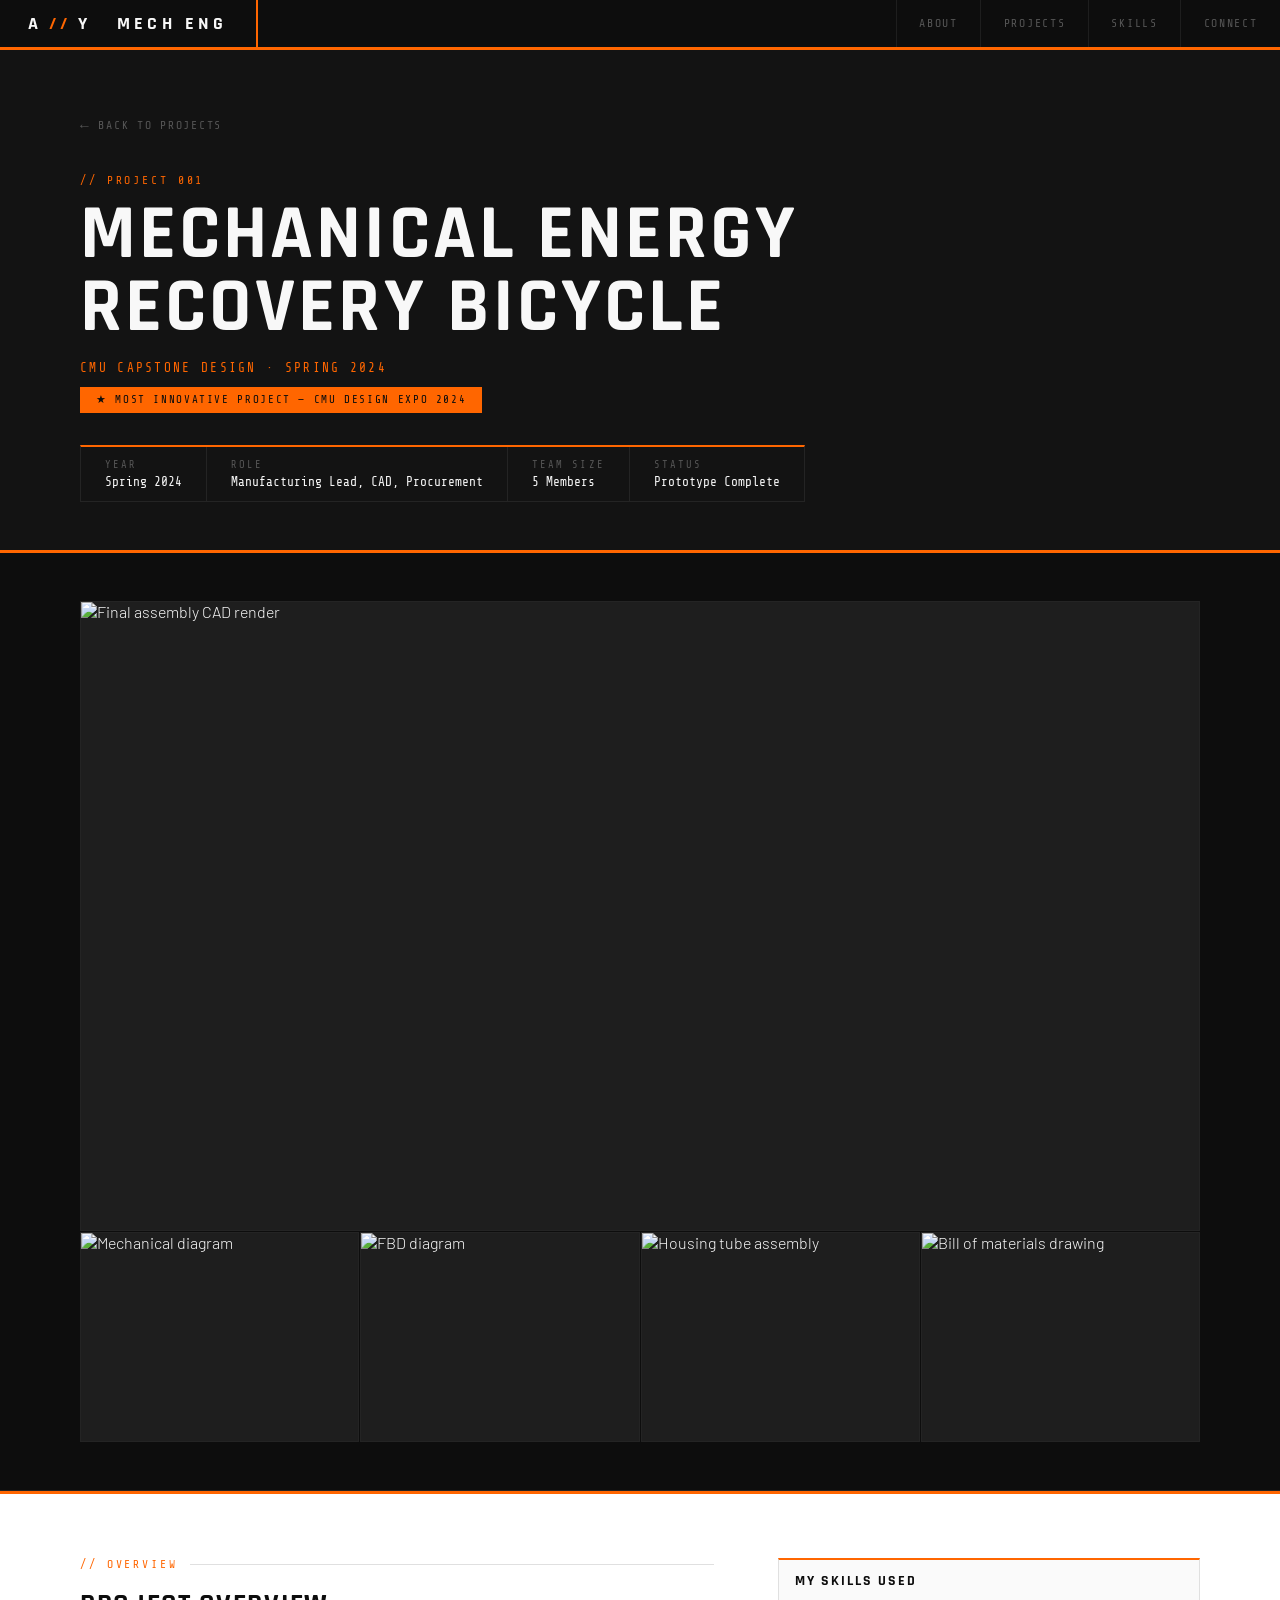
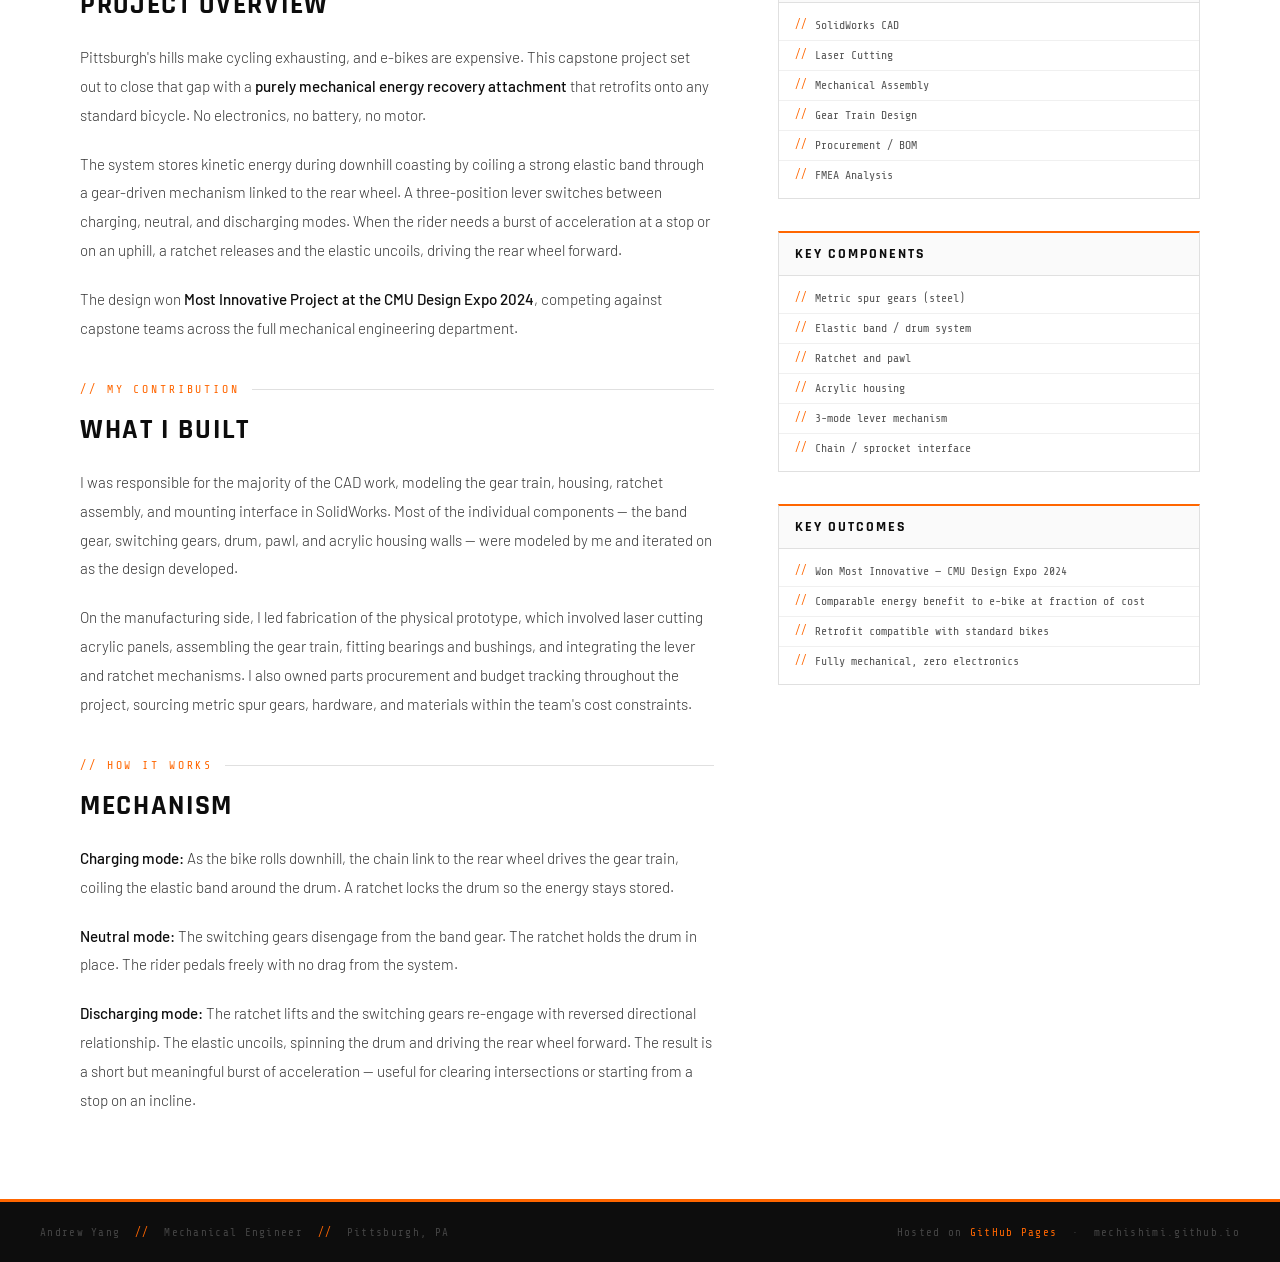
==== project-1.html @ 6f5d190c "Add files via upload" ====
<!DOCTYPE html>
<html lang="en">
<head>
  <meta charset="UTF-8" />
  <meta name="viewport" content="width=device-width, initial-scale=1.0" />
  <title>Energy Recovery Bicycle — Andrew Yang</title>
  <link href="https://fonts.googleapis.com/css2?family=Rajdhani:wght@400;500;600;700&family=Share+Tech+Mono&family=Barlow:wght@300;400;500&display=swap" rel="stylesheet" />
  <style>
    :root {
      --black:   #0d0d0d;
      --dark:    #131313;
      --white:   #f8f8f8;
      --white2:  #ffffff;
      --orange:  #ff6600;
      --orange2: #e05500;
      --border:  #e0e0e0;
      --darkborder: #242424;
      --stencil: 'Rajdhani', sans-serif;
      --mono:    'Share Tech Mono', monospace;
      --body:    'Barlow', sans-serif;
    }

    *, *::before, *::after { box-sizing: border-box; margin: 0; padding: 0; }
    html { scroll-behavior: smooth; }

    body {
      background: var(--dark);
      color: var(--white);
      font-family: var(--body);
      font-weight: 300;
      overflow-x: hidden;
    }

    /* NAV */
    nav {
      position: fixed;
      inset: 0 0 auto 0;
      z-index: 200;
      height: 50px;
      display: flex;
      align-items: stretch;
      background: var(--black);
      border-bottom: 3px solid var(--orange);
    }

    .nav-logo {
      display: flex;
      align-items: center;
      padding: 0 1.75rem;
      font-family: var(--stencil);
      font-size: 1.1rem;
      font-weight: 700;
      letter-spacing: 0.25em;
      text-transform: uppercase;
      color: var(--white);
      border-right: 2px solid var(--orange);
      white-space: nowrap;
      text-decoration: none;
      gap: 0.4rem;
    }

    .nav-logo .slash { color: var(--orange); }

    .nav-links { display: flex; list-style: none; margin-left: auto; }
    .nav-links li { border-left: 1px solid #1e1e1e; }

    .nav-links a {
      display: flex;
      align-items: center;
      height: 100%;
      padding: 0 1.4rem;
      font-family: var(--mono);
      font-size: 0.72rem;
      color: #555;
      text-decoration: none;
      letter-spacing: 0.15em;
      text-transform: uppercase;
      transition: color 0.15s, background 0.15s;
    }

    .nav-links a:hover { color: var(--orange); background: rgba(255,102,0,.07); }

    /* PROJECT HERO */
    .proj-hero {
      padding-top: 50px;
      background: var(--dark);
      border-bottom: 3px solid var(--orange);
    }

    .proj-hero-inner {
      max-width: 1200px;
      margin: 0 auto;
      padding: 4rem 2.5rem 3rem;
    }

    .back-link {
      display: inline-flex;
      align-items: center;
      gap: 0.5rem;
      font-family: var(--mono);
      font-size: 0.72rem;
      color: #555;
      text-decoration: none;
      letter-spacing: 0.15em;
      text-transform: uppercase;
      margin-bottom: 2.5rem;
      transition: color 0.15s;
    }

    .back-link:hover { color: var(--orange); }
    .back-link::before { content: '←'; font-size: 0.9rem; }

    .proj-num {
      font-family: var(--mono);
      font-size: 0.72rem;
      color: var(--orange);
      letter-spacing: 0.25em;
      text-transform: uppercase;
      margin-bottom: 0.75rem;
    }

    .proj-title {
      font-family: var(--stencil);
      font-weight: 700;
      font-size: clamp(2.5rem, 6vw, 5rem);
      text-transform: uppercase;
      letter-spacing: 0.04em;
      line-height: 0.95;
      color: var(--white);
      margin-bottom: 1rem;
    }

    .proj-sub {
      font-family: var(--mono);
      font-size: 0.8rem;
      color: var(--orange);
      letter-spacing: 0.18em;
      text-transform: uppercase;
      margin-bottom: 0.75rem;
    }

    .award-badge {
      display: inline-flex;
      align-items: center;
      gap: 0.5rem;
      font-family: var(--mono);
      font-size: 0.68rem;
      color: var(--black);
      background: var(--orange);
      padding: 0.4rem 1rem;
      letter-spacing: 0.15em;
      text-transform: uppercase;
      margin-bottom: 2rem;
    }

    .proj-meta {
      display: flex;
      gap: 0;
      flex-wrap: wrap;
      border: 1px solid var(--darkborder);
      border-top: 2px solid var(--orange);
      width: fit-content;
    }

    .meta-item {
      padding: 0.75rem 1.5rem;
      border-right: 1px solid var(--darkborder);
    }

    .meta-item:last-child { border-right: none; }

    .meta-key {
      font-family: var(--mono);
      font-size: 0.65rem;
      color: #555;
      letter-spacing: 0.2em;
      text-transform: uppercase;
      margin-bottom: 0.3rem;
    }

    .meta-val {
      font-family: var(--mono);
      font-size: 0.8rem;
      color: var(--white);
    }

    /* IMAGE GALLERY */
    .gallery-section {
      background: var(--black);
      border-bottom: 1px solid var(--darkborder);
    }

    .gallery-inner {
      max-width: 1200px;
      margin: 0 auto;
      padding: 3rem 2.5rem;
    }

    .gallery-main {
      width: 100%;
      aspect-ratio: 16/9;
      background: #1a1a1a;
      border: 1px solid var(--darkborder);
      display: flex;
      align-items: center;
      justify-content: center;
      margin-bottom: 1px;
      overflow: hidden;
    }

    .gallery-main img {
      width: 100%;
      height: 100%;
      object-fit: contain;
      background: #1e1e1e;
    }

    .gallery-thumbs {
      display: grid;
      grid-template-columns: repeat(4, 1fr);
      gap: 1px;
    }

    .thumb {
      aspect-ratio: 4/3;
      background: #1a1a1a;
      border: 1px solid var(--darkborder);
      display: flex;
      align-items: center;
      justify-content: center;
      overflow: hidden;
      cursor: pointer;
      transition: border-color 0.2s;
    }

    .thumb:hover { border-color: var(--orange); }

    .thumb img {
      width: 100%;
      height: 100%;
      object-fit: contain;
      background: #1e1e1e;
      transition: opacity 0.2s;
    }

    .thumb:hover img { opacity: 0.8; }

    .thumb-placeholder {
      font-family: var(--mono);
      font-size: 0.65rem;
      color: #2a2a2a;
      letter-spacing: 0.15em;
      text-transform: uppercase;
    }

    /* CONTENT */
    .content-section {
      background: var(--white2);
      border-top: 3px solid var(--orange);
    }

    .content-inner {
      max-width: 1200px;
      margin: 0 auto;
      padding: 4rem 2.5rem;
      display: grid;
      grid-template-columns: 1.5fr 1fr;
      gap: 4rem;
      align-items: start;
    }

    .sec-label {
      font-family: var(--mono);
      font-size: 0.72rem;
      color: var(--orange);
      letter-spacing: 0.25em;
      text-transform: uppercase;
      margin-bottom: 1rem;
      display: flex;
      align-items: center;
      gap: 0.75rem;
    }

    .sec-label::after {
      content: '';
      flex: 1;
      height: 1px;
      background: var(--border);
    }

    .content-title {
      font-family: var(--stencil);
      font-weight: 700;
      font-size: 1.75rem;
      text-transform: uppercase;
      letter-spacing: 0.06em;
      color: var(--black);
      margin-bottom: 1.25rem;
    }

    .content-body p {
      font-size: 0.95rem;
      color: #333;
      line-height: 1.9;
      margin-bottom: 1.25rem;
    }

    .content-body strong { color: var(--black); font-weight: 500; }

    .sidebar { display: flex; flex-direction: column; gap: 2rem; }

    .sidebar-block {
      border: 1px solid var(--border);
      border-top: 2px solid var(--orange);
    }

    .sidebar-title {
      font-family: var(--stencil);
      font-weight: 700;
      font-size: 0.85rem;
      text-transform: uppercase;
      letter-spacing: 0.15em;
      color: var(--black);
      padding: 0.75rem 1rem;
      border-bottom: 1px solid var(--border);
      background: #fafafa;
    }

    .sidebar-list { list-style: none; padding: 0.5rem 0; }

    .sidebar-list li {
      font-family: var(--mono);
      font-size: 0.72rem;
      color: #555;
      padding: 0.5rem 1rem;
      border-bottom: 1px solid #f0f0f0;
      display: flex;
      align-items: center;
      gap: 0.5rem;
    }

    .sidebar-list li:last-child { border-bottom: none; }
    .sidebar-list li::before { content: '//'; color: var(--orange); font-size: 0.65rem; }

    /* FOOTER */
    footer {
      background: var(--black);
      border-top: 3px solid var(--orange);
      padding: 1.5rem 2.5rem;
      display: flex;
      justify-content: space-between;
      align-items: center;
    }

    footer p { font-family: var(--mono); font-size: 0.68rem; color: #444; letter-spacing: 0.12em; }
    footer span { color: var(--orange); }

    @media (max-width: 900px) {
      .content-inner { grid-template-columns: 1fr; gap: 2.5rem; }
      .gallery-thumbs { grid-template-columns: repeat(2, 1fr); }
      .proj-meta { flex-direction: column; width: 100%; }
      .meta-item { border-right: none; border-bottom: 1px solid var(--darkborder); }
      .meta-item:last-child { border-bottom: none; }
      .nav-links { display: none; }
      footer { flex-direction: column; gap: 0.75rem; text-align: center; }
    }
  </style>

  <script>
    document.addEventListener('DOMContentLoaded', () => {
      const mainImg = document.getElementById('main-img');
      const thumbs = document.querySelectorAll('.thumb img');
      thumbs.forEach(thumb => {
        thumb.addEventListener('click', () => {
          const temp = mainImg.src;
          mainImg.src = thumb.src;
          thumb.src = temp;
        });
      });
    });
  </script>
</head>
<body>

<!-- NAV -->
<nav>
  <a href="index.html" class="nav-logo">A<span class="slash">//</span>Y &nbsp; MECH ENG</a>
  <ul class="nav-links">
    <li><a href="index.html#about">About</a></li>
    <li><a href="index.html#projects">Projects</a></li>
    <li><a href="index.html#skills">Skills</a></li>
    <li><a href="index.html#connect">Connect</a></li>
  </ul>
</nav>

<!-- PROJECT HERO -->
<div class="proj-hero">
  <div class="proj-hero-inner">
    <a href="index.html#projects" class="back-link">Back to Projects</a>
    <div class="proj-num">// Project 001</div>
    <h1 class="proj-title">Mechanical Energy<br>Recovery Bicycle</h1>
    <div class="proj-sub">CMU Capstone Design · Spring 2024</div>
    <div class="award-badge">★ Most Innovative Project — CMU Design Expo 2024</div>
    <div class="proj-meta">
      <div class="meta-item">
        <div class="meta-key">Year</div>
        <div class="meta-val">Spring 2024</div>
      </div>
      <div class="meta-item">
        <div class="meta-key">Role</div>
        <div class="meta-val">Manufacturing Lead, CAD, Procurement</div>
      </div>
      <div class="meta-item">
        <div class="meta-key">Team Size</div>
        <div class="meta-val">5 Members</div>
      </div>
      <div class="meta-item">
        <div class="meta-key">Status</div>
        <div class="meta-val">Prototype Complete</div>
      </div>
    </div>
  </div>
</div>

<!-- IMAGE GALLERY -->
<div class="gallery-section">
  <div class="gallery-inner">
    <div class="gallery-main">
      <img id="main-img" src="images/bike-main.png" alt="Final assembly CAD render" />
    </div>
    <div class="gallery-thumbs">
      <div class="thumb"><img src="images/bike-2.png" alt="Mechanical diagram" /></div>
      <div class="thumb"><img src="images/bike-3.png" alt="FBD diagram" /></div>
      <div class="thumb"><img src="images/bike-4.png" alt="Housing tube assembly" /></div>
      <div class="thumb"><img src="images/bike-5.png" alt="Bill of materials drawing" /></div>
    </div>
  </div>
</div>

<!-- CONTENT -->
<div class="content-section">
  <div class="content-inner">

    <div class="content-left">
      <div class="sec-label">// Overview</div>
      <h2 class="content-title">Project Overview</h2>
      <div class="content-body">
        <p>Pittsburgh's hills make cycling exhausting, and e-bikes are expensive. This capstone project set out to close that gap with a <strong>purely mechanical energy recovery attachment</strong> that retrofits onto any standard bicycle. No electronics, no battery, no motor.</p>
        <p>The system stores kinetic energy during downhill coasting by coiling a strong elastic band through a gear-driven mechanism linked to the rear wheel. A three-position lever switches between charging, neutral, and discharging modes. When the rider needs a burst of acceleration at a stop or on an uphill, a ratchet releases and the elastic uncoils, driving the rear wheel forward.</p>
        <p>The design won <strong>Most Innovative Project at the CMU Design Expo 2024</strong>, competing against capstone teams across the full mechanical engineering department.</p>
      </div>

      <div class="sec-label" style="margin-top: 2.5rem;">// My Contribution</div>
      <h2 class="content-title">What I Built</h2>
      <div class="content-body">
        <p>I was responsible for the majority of the CAD work, modeling the gear train, housing, ratchet assembly, and mounting interface in SolidWorks. Most of the individual components -- the band gear, switching gears, drum, pawl, and acrylic housing walls -- were modeled by me and iterated on as the design developed.</p>
        <p>On the manufacturing side, I led fabrication of the physical prototype, which involved laser cutting acrylic panels, assembling the gear train, fitting bearings and bushings, and integrating the lever and ratchet mechanisms. I also owned parts procurement and budget tracking throughout the project, sourcing metric spur gears, hardware, and materials within the team's cost constraints.</p>
      </div>

      <div class="sec-label" style="margin-top: 2.5rem;">// How It Works</div>
      <h2 class="content-title">Mechanism</h2>
      <div class="content-body">
        <p><strong>Charging mode:</strong> As the bike rolls downhill, the chain link to the rear wheel drives the gear train, coiling the elastic band around the drum. A ratchet locks the drum so the energy stays stored.</p>
        <p><strong>Neutral mode:</strong> The switching gears disengage from the band gear. The ratchet holds the drum in place. The rider pedals freely with no drag from the system.</p>
        <p><strong>Discharging mode:</strong> The ratchet lifts and the switching gears re-engage with reversed directional relationship. The elastic uncoils, spinning the drum and driving the rear wheel forward. The result is a short but meaningful burst of acceleration -- useful for clearing intersections or starting from a stop on an incline.</p>
      </div>
    </div>

    <div class="sidebar">
      <div class="sidebar-block">
        <div class="sidebar-title">My Skills Used</div>
        <ul class="sidebar-list">
          <li>SolidWorks CAD</li>
          <li>Laser Cutting</li>
          <li>Mechanical Assembly</li>
          <li>Gear Train Design</li>
          <li>Procurement / BOM</li>
          <li>FMEA Analysis</li>
        </ul>
      </div>

      <div class="sidebar-block">
        <div class="sidebar-title">Key Components</div>
        <ul class="sidebar-list">
          <li>Metric spur gears (steel)</li>
          <li>Elastic band / drum system</li>
          <li>Ratchet and pawl</li>
          <li>Acrylic housing</li>
          <li>3-mode lever mechanism</li>
          <li>Chain / sprocket interface</li>
        </ul>
      </div>

      <div class="sidebar-block">
        <div class="sidebar-title">Key Outcomes</div>
        <ul class="sidebar-list">
          <li>Won Most Innovative — CMU Design Expo 2024</li>
          <li>Comparable energy benefit to e-bike at fraction of cost</li>
          <li>Retrofit compatible with standard bikes</li>
          <li>Fully mechanical, zero electronics</li>
        </ul>
      </div>
    </div>

  </div>
</div>

<!-- FOOTER -->
<footer>
  <p>Andrew Yang &nbsp;<span>//</span>&nbsp; Mechanical Engineer &nbsp;<span>//</span>&nbsp; Pittsburgh, PA</p>
  <p>Hosted on <span>GitHub Pages</span> &nbsp;·&nbsp; mechishimi.github.io</p>
</footer>

</body>
</html>
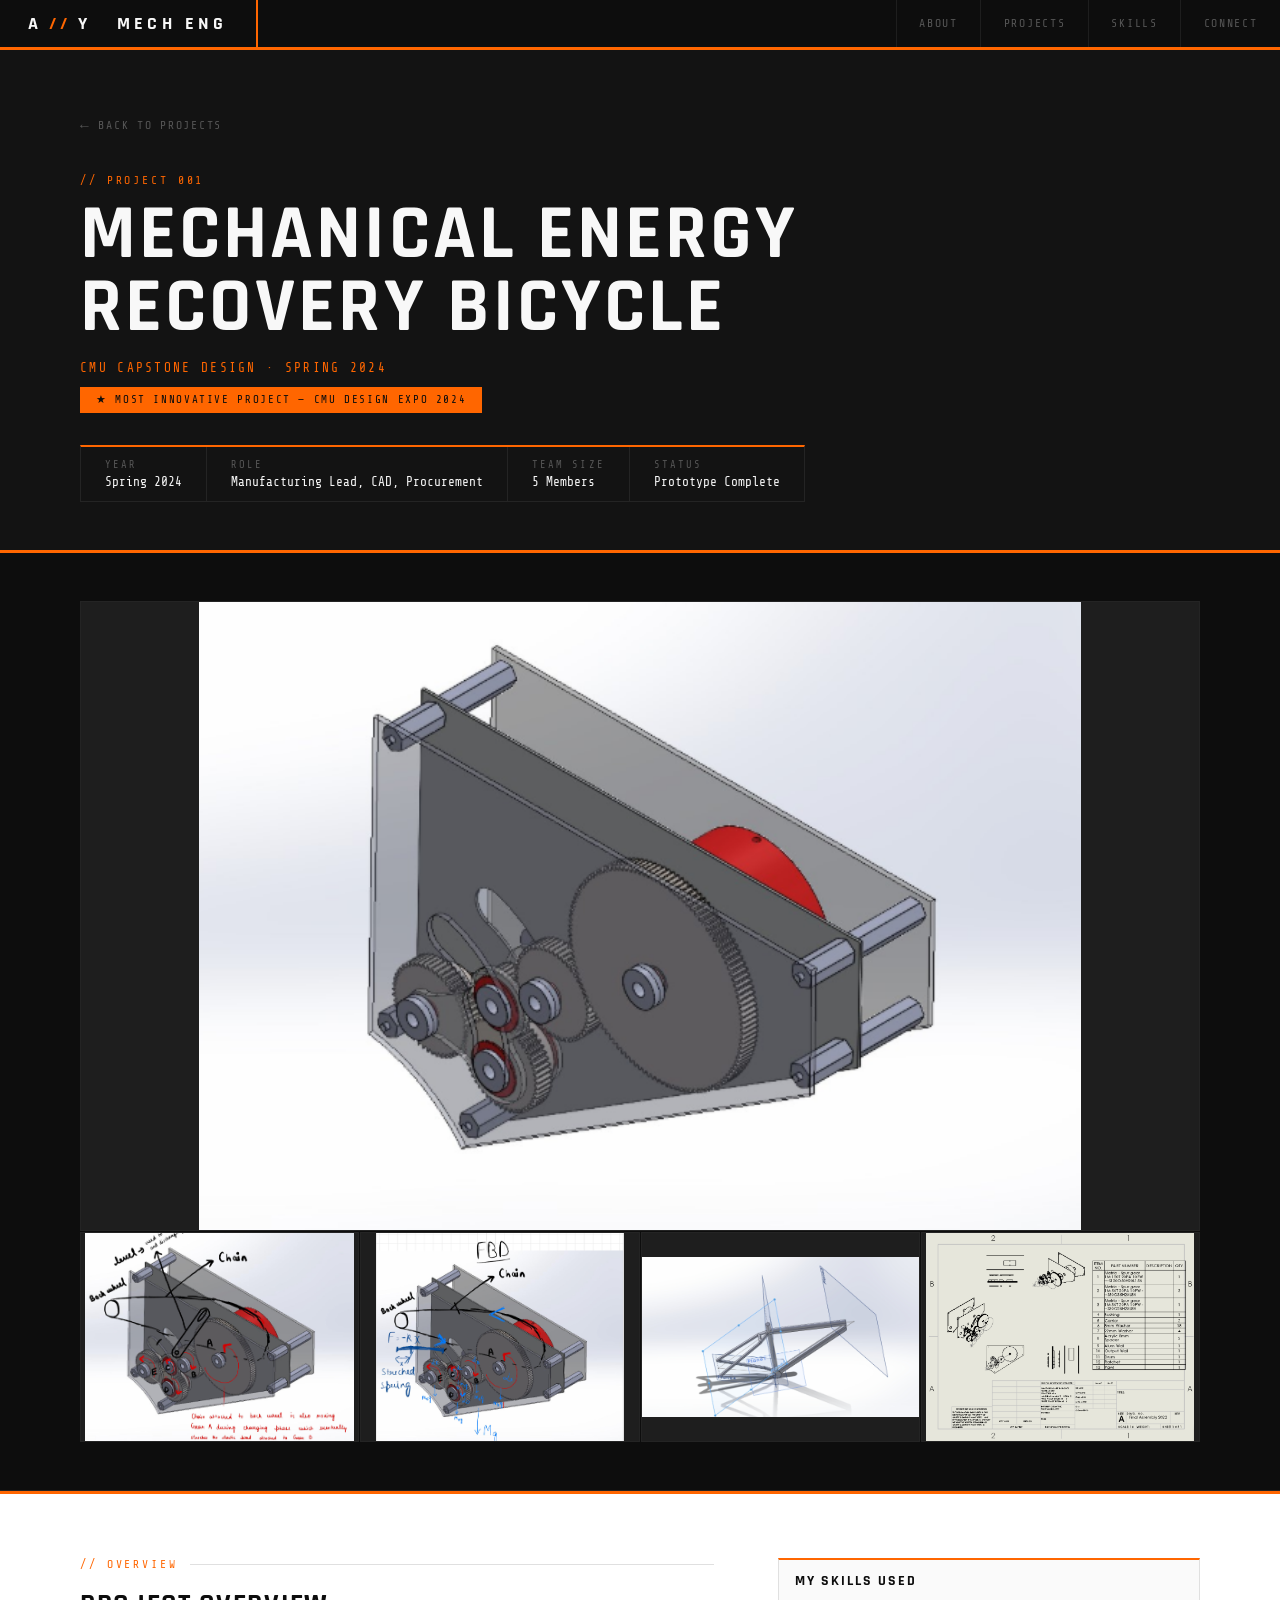
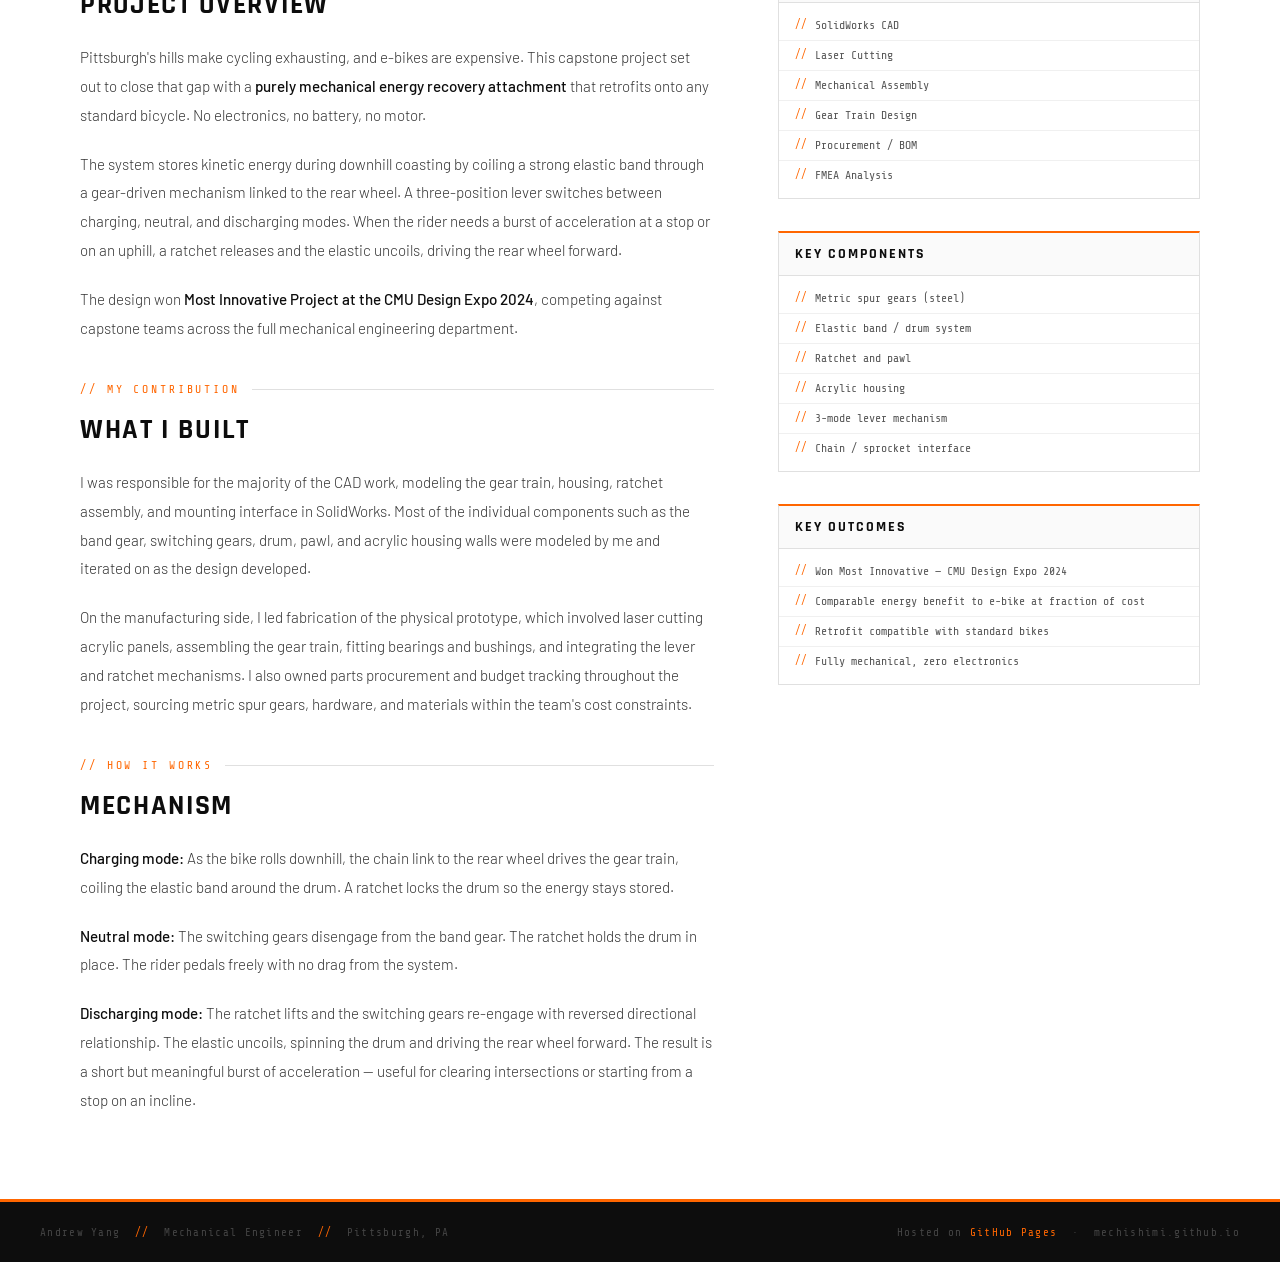
==== commit fb3cc1a2: "Update project-1.html Fixed some wording" ====
--- a/project-1.html
+++ b/project-1.html
@@ -453,7 +453,7 @@
       <div class="sec-label" style="margin-top: 2.5rem;">// My Contribution</div>
       <h2 class="content-title">What I Built</h2>
       <div class="content-body">
-        <p>I was responsible for the majority of the CAD work, modeling the gear train, housing, ratchet assembly, and mounting interface in SolidWorks. Most of the individual components -- the band gear, switching gears, drum, pawl, and acrylic housing walls -- were modeled by me and iterated on as the design developed.</p>
+        <p>I was responsible for the majority of the CAD work, modeling the gear train, housing, ratchet assembly, and mounting interface in SolidWorks. Most of the individual components such as the band gear, switching gears, drum, pawl, and acrylic housing walls were modeled by me and iterated on as the design developed.</p>
         <p>On the manufacturing side, I led fabrication of the physical prototype, which involved laser cutting acrylic panels, assembling the gear train, fitting bearings and bushings, and integrating the lever and ratchet mechanisms. I also owned parts procurement and budget tracking throughout the project, sourcing metric spur gears, hardware, and materials within the team's cost constraints.</p>
       </div>
 
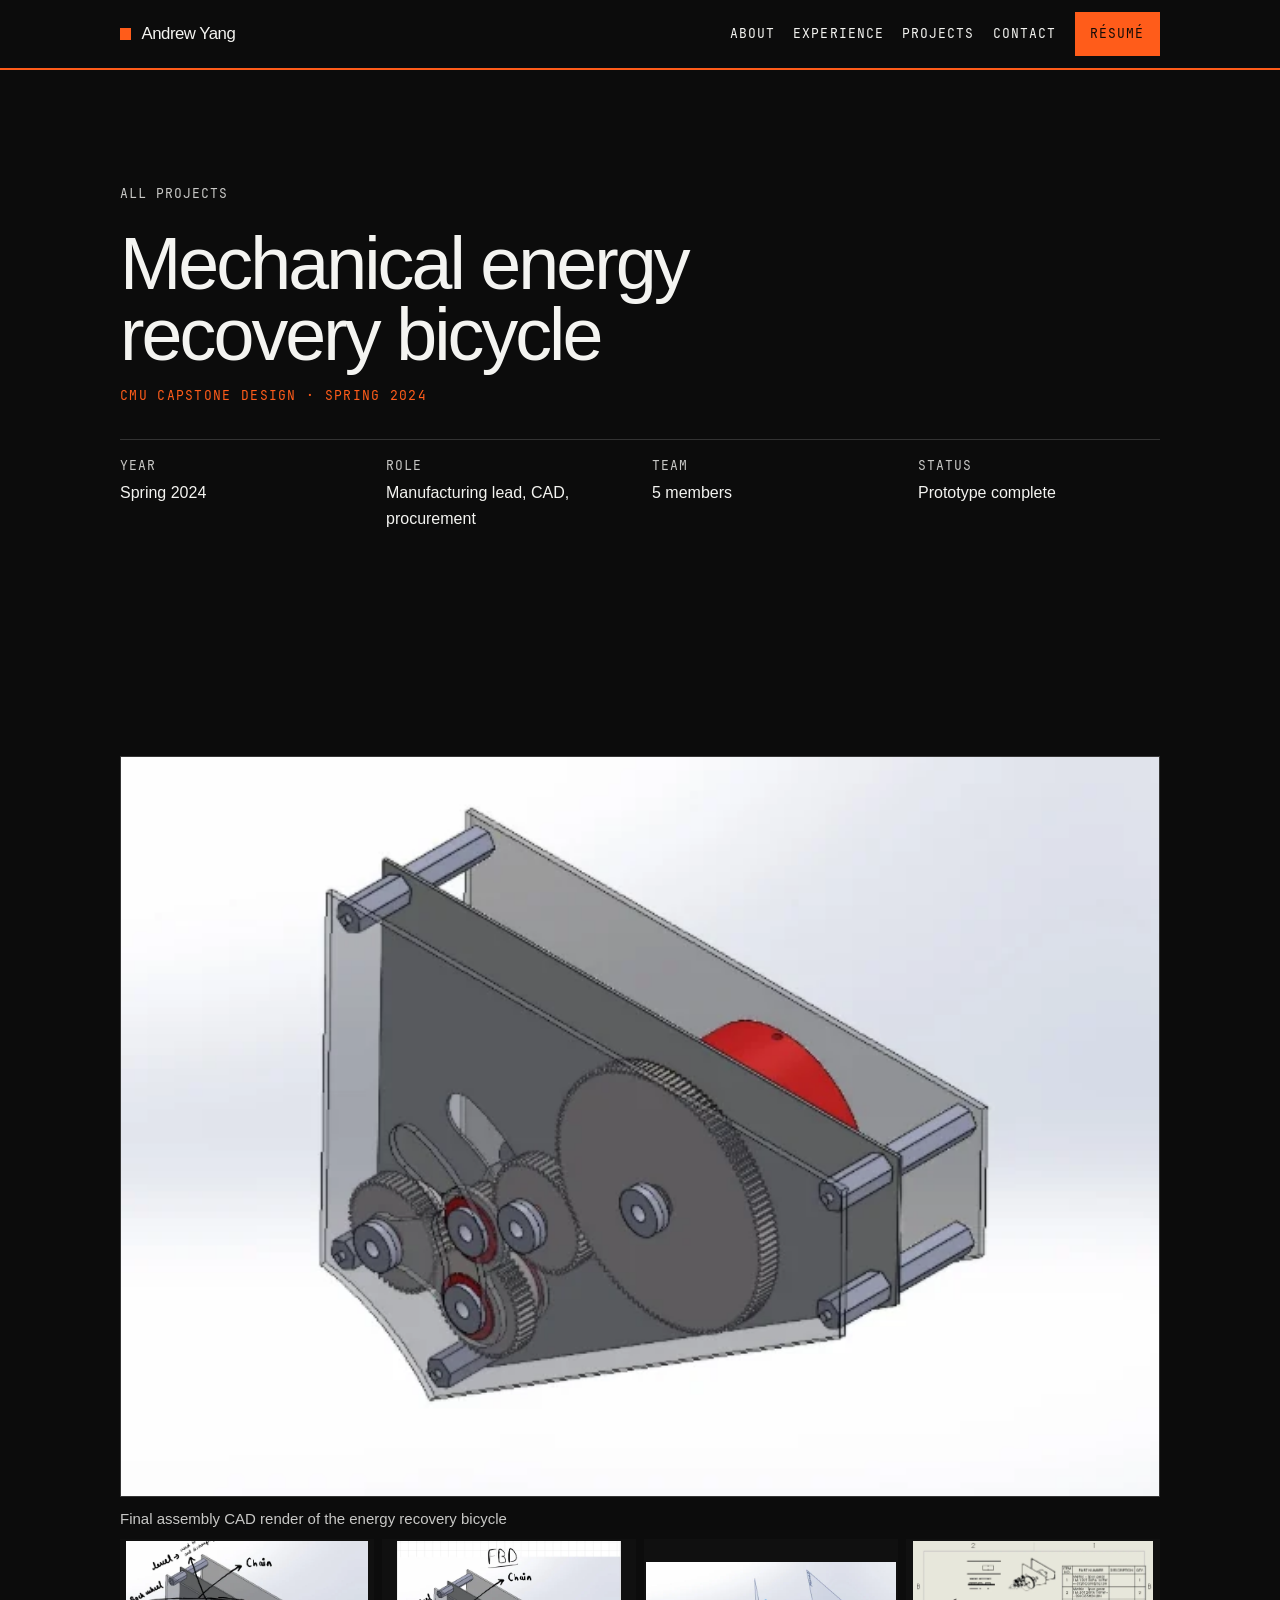
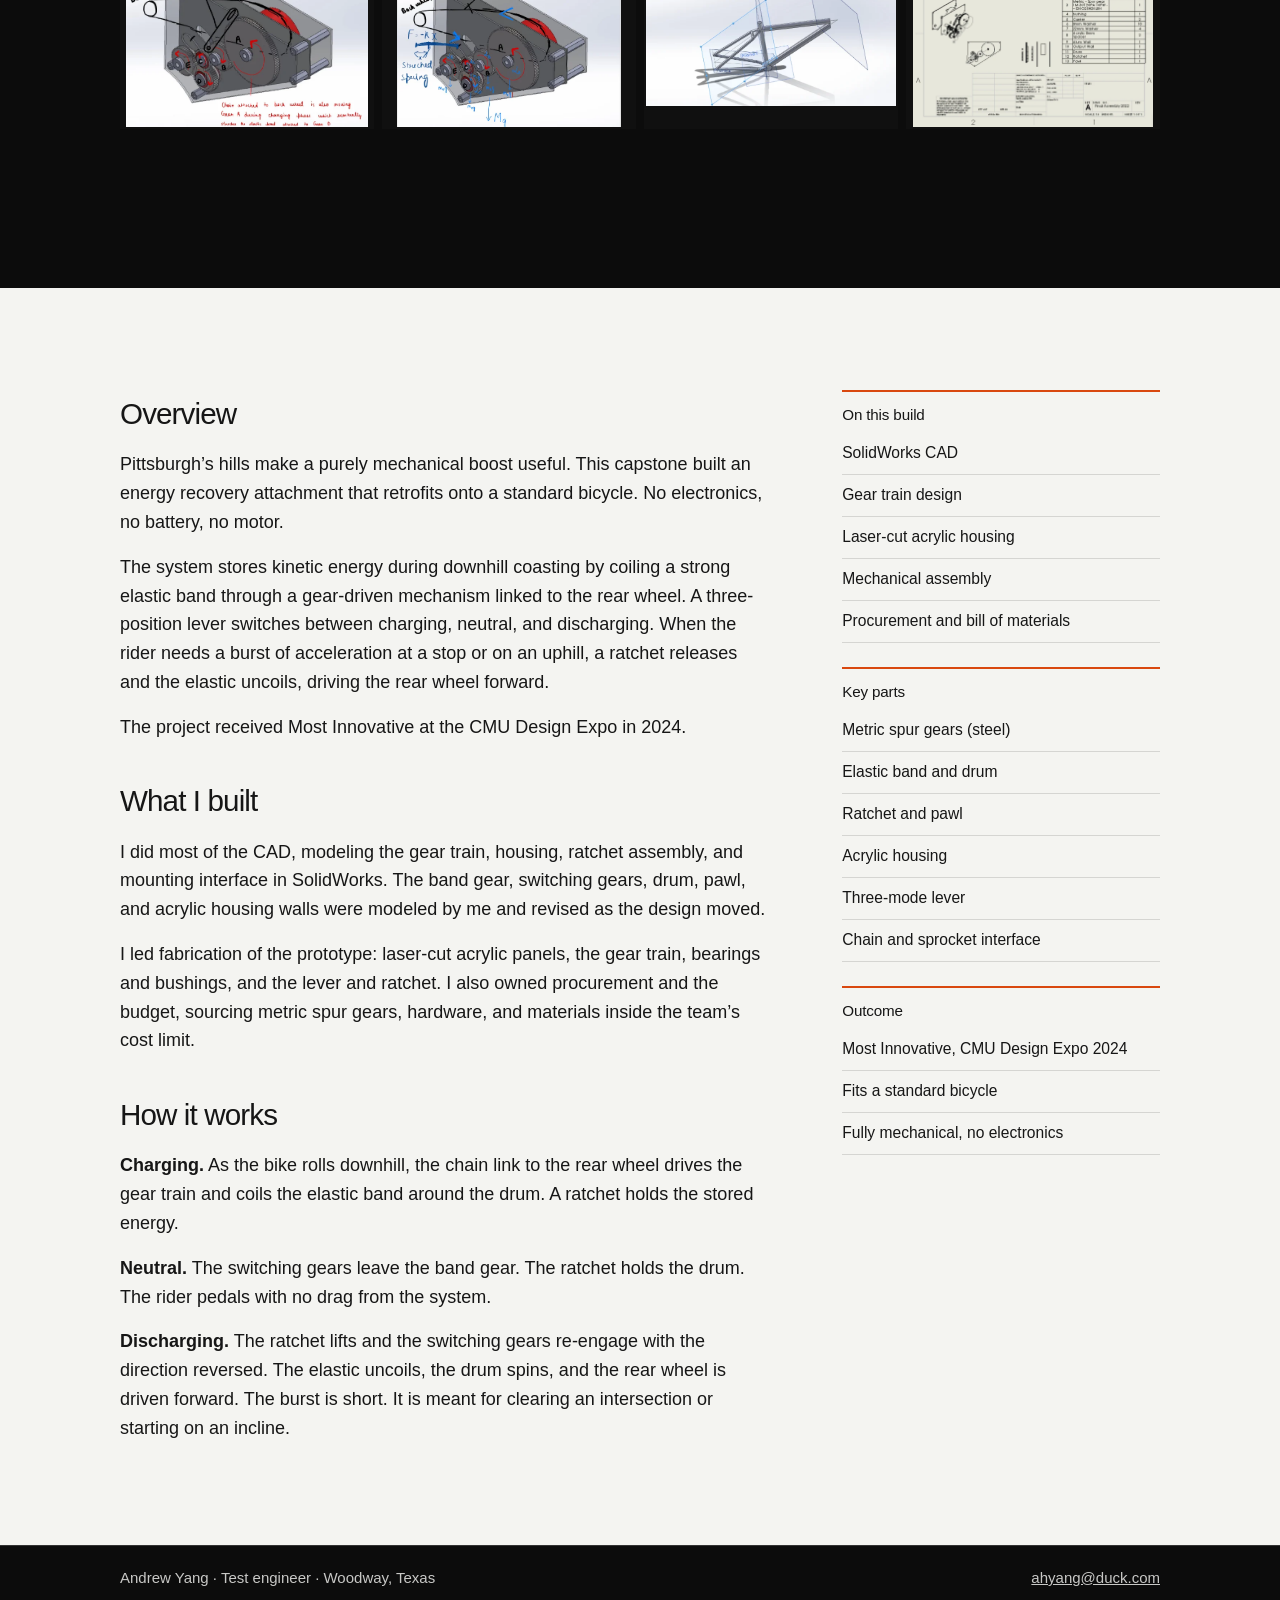
==== commit bb56a41a: "Redesign the portfolio around current work. Replace the Asiimov stencil layout with a black, white, " ====
--- a/project-1.html
+++ b/project-1.html
@@ -1,515 +1,158 @@
 <!DOCTYPE html>
 <html lang="en">
 <head>
-  <meta charset="UTF-8" />
-  <meta name="viewport" content="width=device-width, initial-scale=1.0" />
-  <title>Energy Recovery Bicycle — Andrew Yang</title>
-  <link href="https://fonts.googleapis.com/css2?family=Rajdhani:wght@400;500;600;700&family=Share+Tech+Mono&family=Barlow:wght@300;400;500&display=swap" rel="stylesheet" />
-  <style>
-    :root {
-      --black:   #0d0d0d;
-      --dark:    #131313;
-      --white:   #f8f8f8;
-      --white2:  #ffffff;
-      --orange:  #ff6600;
-      --orange2: #e05500;
-      --border:  #e0e0e0;
-      --darkborder: #242424;
-      --stencil: 'Rajdhani', sans-serif;
-      --mono:    'Share Tech Mono', monospace;
-      --body:    'Barlow', sans-serif;
-    }
-
-    *, *::before, *::after { box-sizing: border-box; margin: 0; padding: 0; }
-    html { scroll-behavior: smooth; }
-
-    body {
-      background: var(--dark);
-      color: var(--white);
-      font-family: var(--body);
-      font-weight: 300;
-      overflow-x: hidden;
-    }
-
-    /* NAV */
-    nav {
-      position: fixed;
-      inset: 0 0 auto 0;
-      z-index: 200;
-      height: 50px;
-      display: flex;
-      align-items: stretch;
-      background: var(--black);
-      border-bottom: 3px solid var(--orange);
-    }
-
-    .nav-logo {
-      display: flex;
-      align-items: center;
-      padding: 0 1.75rem;
-      font-family: var(--stencil);
-      font-size: 1.1rem;
-      font-weight: 700;
-      letter-spacing: 0.25em;
-      text-transform: uppercase;
-      color: var(--white);
-      border-right: 2px solid var(--orange);
-      white-space: nowrap;
-      text-decoration: none;
-      gap: 0.4rem;
-    }
-
-    .nav-logo .slash { color: var(--orange); }
-
-    .nav-links { display: flex; list-style: none; margin-left: auto; }
-    .nav-links li { border-left: 1px solid #1e1e1e; }
-
-    .nav-links a {
-      display: flex;
-      align-items: center;
-      height: 100%;
-      padding: 0 1.4rem;
-      font-family: var(--mono);
-      font-size: 0.72rem;
-      color: #555;
-      text-decoration: none;
-      letter-spacing: 0.15em;
-      text-transform: uppercase;
-      transition: color 0.15s, background 0.15s;
-    }
-
-    .nav-links a:hover { color: var(--orange); background: rgba(255,102,0,.07); }
-
-    /* PROJECT HERO */
-    .proj-hero {
-      padding-top: 50px;
-      background: var(--dark);
-      border-bottom: 3px solid var(--orange);
-    }
-
-    .proj-hero-inner {
-      max-width: 1200px;
-      margin: 0 auto;
-      padding: 4rem 2.5rem 3rem;
-    }
-
-    .back-link {
-      display: inline-flex;
-      align-items: center;
-      gap: 0.5rem;
-      font-family: var(--mono);
-      font-size: 0.72rem;
-      color: #555;
-      text-decoration: none;
-      letter-spacing: 0.15em;
-      text-transform: uppercase;
-      margin-bottom: 2.5rem;
-      transition: color 0.15s;
-    }
-
-    .back-link:hover { color: var(--orange); }
-    .back-link::before { content: '←'; font-size: 0.9rem; }
-
-    .proj-num {
-      font-family: var(--mono);
-      font-size: 0.72rem;
-      color: var(--orange);
-      letter-spacing: 0.25em;
-      text-transform: uppercase;
-      margin-bottom: 0.75rem;
-    }
-
-    .proj-title {
-      font-family: var(--stencil);
-      font-weight: 700;
-      font-size: clamp(2.5rem, 6vw, 5rem);
-      text-transform: uppercase;
-      letter-spacing: 0.04em;
-      line-height: 0.95;
-      color: var(--white);
-      margin-bottom: 1rem;
-    }
-
-    .proj-sub {
-      font-family: var(--mono);
-      font-size: 0.8rem;
-      color: var(--orange);
-      letter-spacing: 0.18em;
-      text-transform: uppercase;
-      margin-bottom: 0.75rem;
-    }
-
-    .award-badge {
-      display: inline-flex;
-      align-items: center;
-      gap: 0.5rem;
-      font-family: var(--mono);
-      font-size: 0.68rem;
-      color: var(--black);
-      background: var(--orange);
-      padding: 0.4rem 1rem;
-      letter-spacing: 0.15em;
-      text-transform: uppercase;
-      margin-bottom: 2rem;
-    }
-
-    .proj-meta {
-      display: flex;
-      gap: 0;
-      flex-wrap: wrap;
-      border: 1px solid var(--darkborder);
-      border-top: 2px solid var(--orange);
-      width: fit-content;
-    }
-
-    .meta-item {
-      padding: 0.75rem 1.5rem;
-      border-right: 1px solid var(--darkborder);
-    }
-
-    .meta-item:last-child { border-right: none; }
-
-    .meta-key {
-      font-family: var(--mono);
-      font-size: 0.65rem;
-      color: #555;
-      letter-spacing: 0.2em;
-      text-transform: uppercase;
-      margin-bottom: 0.3rem;
-    }
-
-    .meta-val {
-      font-family: var(--mono);
-      font-size: 0.8rem;
-      color: var(--white);
-    }
-
-    /* IMAGE GALLERY */
-    .gallery-section {
-      background: var(--black);
-      border-bottom: 1px solid var(--darkborder);
-    }
-
-    .gallery-inner {
-      max-width: 1200px;
-      margin: 0 auto;
-      padding: 3rem 2.5rem;
-    }
-
-    .gallery-main {
-      width: 100%;
-      aspect-ratio: 16/9;
-      background: #1a1a1a;
-      border: 1px solid var(--darkborder);
-      display: flex;
-      align-items: center;
-      justify-content: center;
-      margin-bottom: 1px;
-      overflow: hidden;
-    }
-
-    .gallery-main img {
-      width: 100%;
-      height: 100%;
-      object-fit: contain;
-      background: #1e1e1e;
-    }
-
-    .gallery-thumbs {
-      display: grid;
-      grid-template-columns: repeat(4, 1fr);
-      gap: 1px;
-    }
-
-    .thumb {
-      aspect-ratio: 4/3;
-      background: #1a1a1a;
-      border: 1px solid var(--darkborder);
-      display: flex;
-      align-items: center;
-      justify-content: center;
-      overflow: hidden;
-      cursor: pointer;
-      transition: border-color 0.2s;
-    }
-
-    .thumb:hover { border-color: var(--orange); }
-
-    .thumb img {
-      width: 100%;
-      height: 100%;
-      object-fit: contain;
-      background: #1e1e1e;
-      transition: opacity 0.2s;
-    }
-
-    .thumb:hover img { opacity: 0.8; }
-
-    .thumb-placeholder {
-      font-family: var(--mono);
-      font-size: 0.65rem;
-      color: #2a2a2a;
-      letter-spacing: 0.15em;
-      text-transform: uppercase;
-    }
-
-    /* CONTENT */
-    .content-section {
-      background: var(--white2);
-      border-top: 3px solid var(--orange);
-    }
-
-    .content-inner {
-      max-width: 1200px;
-      margin: 0 auto;
-      padding: 4rem 2.5rem;
-      display: grid;
-      grid-template-columns: 1.5fr 1fr;
-      gap: 4rem;
-      align-items: start;
-    }
-
-    .sec-label {
-      font-family: var(--mono);
-      font-size: 0.72rem;
-      color: var(--orange);
-      letter-spacing: 0.25em;
-      text-transform: uppercase;
-      margin-bottom: 1rem;
-      display: flex;
-      align-items: center;
-      gap: 0.75rem;
-    }
-
-    .sec-label::after {
-      content: '';
-      flex: 1;
-      height: 1px;
-      background: var(--border);
-    }
-
-    .content-title {
-      font-family: var(--stencil);
-      font-weight: 700;
-      font-size: 1.75rem;
-      text-transform: uppercase;
-      letter-spacing: 0.06em;
-      color: var(--black);
-      margin-bottom: 1.25rem;
-    }
-
-    .content-body p {
-      font-size: 0.95rem;
-      color: #333;
-      line-height: 1.9;
-      margin-bottom: 1.25rem;
-    }
-
-    .content-body strong { color: var(--black); font-weight: 500; }
-
-    .sidebar { display: flex; flex-direction: column; gap: 2rem; }
-
-    .sidebar-block {
-      border: 1px solid var(--border);
-      border-top: 2px solid var(--orange);
-    }
-
-    .sidebar-title {
-      font-family: var(--stencil);
-      font-weight: 700;
-      font-size: 0.85rem;
-      text-transform: uppercase;
-      letter-spacing: 0.15em;
-      color: var(--black);
-      padding: 0.75rem 1rem;
-      border-bottom: 1px solid var(--border);
-      background: #fafafa;
-    }
-
-    .sidebar-list { list-style: none; padding: 0.5rem 0; }
-
-    .sidebar-list li {
-      font-family: var(--mono);
-      font-size: 0.72rem;
-      color: #555;
-      padding: 0.5rem 1rem;
-      border-bottom: 1px solid #f0f0f0;
-      display: flex;
-      align-items: center;
-      gap: 0.5rem;
-    }
-
-    .sidebar-list li:last-child { border-bottom: none; }
-    .sidebar-list li::before { content: '//'; color: var(--orange); font-size: 0.65rem; }
-
-    /* FOOTER */
-    footer {
-      background: var(--black);
-      border-top: 3px solid var(--orange);
-      padding: 1.5rem 2.5rem;
-      display: flex;
-      justify-content: space-between;
-      align-items: center;
-    }
-
-    footer p { font-family: var(--mono); font-size: 0.68rem; color: #444; letter-spacing: 0.12em; }
-    footer span { color: var(--orange); }
-
-    @media (max-width: 900px) {
-      .content-inner { grid-template-columns: 1fr; gap: 2.5rem; }
-      .gallery-thumbs { grid-template-columns: repeat(2, 1fr); }
-      .proj-meta { flex-direction: column; width: 100%; }
-      .meta-item { border-right: none; border-bottom: 1px solid var(--darkborder); }
-      .meta-item:last-child { border-bottom: none; }
-      .nav-links { display: none; }
-      footer { flex-direction: column; gap: 0.75rem; text-align: center; }
-    }
-  </style>
-
-  <script>
-    document.addEventListener('DOMContentLoaded', () => {
-      const mainImg = document.getElementById('main-img');
-      const thumbs = document.querySelectorAll('.thumb img');
-      thumbs.forEach(thumb => {
-        thumb.addEventListener('click', () => {
-          const temp = mainImg.src;
-          mainImg.src = thumb.src;
-          thumb.src = temp;
-        });
-      });
-    });
-  </script>
+  <meta charset="utf-8">
+  <meta name="viewport" content="width=device-width, initial-scale=1">
+  <title>Mechanical Energy Recovery Bicycle — Andrew Yang</title>
+  <meta name="description" content="Capstone bicycle attachment that stores coasting energy in an elastic band and releases it from a stop. No electronics. Most Innovative, CMU Design Expo 2024.">
+  <meta name="author" content="Andrew Yang">
+  <meta name="theme-color" content="#0c0c0c">
+  <link rel="canonical" href="https://mechishimi.github.io/project-1.html">
+  <meta property="og:title" content="Mechanical Energy Recovery Bicycle — Andrew Yang">
+  <meta property="og:description" content="A purely mechanical bicycle attachment that stores coasting energy in an elastic band. CMU capstone, Spring 2024.">
+  <meta property="og:type" content="article">
+  <meta property="og:url" content="https://mechishimi.github.io/project-1.html">
+  <meta property="og:image" content="https://mechishimi.github.io/og.png">
+  <meta name="twitter:card" content="summary_large_image">
+  <meta name="twitter:title" content="Mechanical Energy Recovery Bicycle — Andrew Yang">
+  <meta name="twitter:description" content="A purely mechanical bicycle attachment that stores coasting energy in an elastic band. CMU capstone, Spring 2024.">
+  <meta name="twitter:image" content="https://mechishimi.github.io/og.png">
+  <link rel="icon" href="favicon.svg" type="image/svg+xml">
+  <link rel="icon" href="favicon-32.png" sizes="32x32" type="image/png">
+  <link rel="apple-touch-icon" href="apple-touch-icon.png">
+  <link rel="preload" href="fonts/space-grotesk.woff2" as="font" type="font/woff2" crossorigin>
+  <link rel="preload" href="fonts/jetbrains-mono.woff2" as="font" type="font/woff2" crossorigin>
+  <link rel="stylesheet" href="css/site.css">
+  <script>document.documentElement.classList.add("js");</script>
 </head>
 <body>
+  <a class="skip-link" href="#content">Skip to content</a>
+  <header class="site-header">
+    <div class="header-inner">
+      <a class="wordmark" href="index.html"><span class="mark" aria-hidden="true"></span>Andrew Yang</a>
+      <button class="nav-toggle" type="button" aria-expanded="false" aria-controls="site-nav">Menu</button>
+      <nav id="site-nav" class="site-nav" aria-label="Primary">
+        <a href="index.html#about">About</a>
+        <a href="index.html#experience">Experience</a>
+        <a href="index.html#projects">Projects</a>
+        <a href="index.html#contact">Contact</a>
+        <a class="nav-resume" href="resume/Andrew_Yang_Resume_2026.pdf" download>Résumé</a>
+      </nav>
+    </div>
+  </header>
 
-<!-- NAV -->
-<nav>
-  <a href="index.html" class="nav-logo">A<span class="slash">//</span>Y &nbsp; MECH ENG</a>
-  <ul class="nav-links">
-    <li><a href="index.html#about">About</a></li>
-    <li><a href="index.html#projects">Projects</a></li>
-    <li><a href="index.html#skills">Skills</a></li>
-    <li><a href="index.html#connect">Connect</a></li>
-  </ul>
-</nav>
+  <main id="content">
+    <section class="proj-hero">
+      <div class="wrap">
+        <a class="back" href="index.html#projects">All projects</a>
+        <h1>Mechanical energy recovery bicycle</h1>
+        <p class="proj-kicker">CMU capstone design · Spring 2024</p>
+        <dl class="meta">
+          <div>
+            <dt>Year</dt>
+            <dd>Spring 2024</dd>
+          </div>
+          <div>
+            <dt>Role</dt>
+            <dd>Manufacturing lead, CAD, procurement</dd>
+          </div>
+          <div>
+            <dt>Team</dt>
+            <dd>5 members</dd>
+          </div>
+          <div>
+            <dt>Status</dt>
+            <dd>Prototype complete</dd>
+          </div>
+        </dl>
+      </div>
+    </section>
 
-<!-- PROJECT HERO -->
-<div class="proj-hero">
-  <div class="proj-hero-inner">
-    <a href="index.html#projects" class="back-link">Back to Projects</a>
-    <div class="proj-num">// Project 001</div>
-    <h1 class="proj-title">Mechanical Energy<br>Recovery Bicycle</h1>
-    <div class="proj-sub">CMU Capstone Design · Spring 2024</div>
-    <div class="award-badge">★ Most Innovative Project — CMU Design Expo 2024</div>
-    <div class="proj-meta">
-      <div class="meta-item">
-        <div class="meta-key">Year</div>
-        <div class="meta-val">Spring 2024</div>
+    <section class="gallery reveal" data-gallery>
+      <div class="wrap">
+        <figure class="gallery-frame">
+          <img data-main src="images/bike-main.webp" width="613" height="436" alt="Final assembly CAD render of the energy recovery bicycle" fetchpriority="high">
+        </figure>
+        <p class="caption" data-caption>Final assembly CAD render of the energy recovery bicycle</p>
+        <div class="thumbs" role="group" aria-label="More views of the bicycle">
+          <button class="thumb" type="button" data-thumb aria-pressed="false">
+            <img src="images/bike-2.webp" width="593" height="458" alt="Mechanical diagram of the gear train">
+          </button>
+          <button class="thumb" type="button" data-thumb aria-pressed="false">
+            <img src="images/bike-3.webp" width="603" height="504" alt="Free-body diagram of the drivetrain">
+          </button>
+          <button class="thumb" type="button" data-thumb aria-pressed="false">
+            <img src="images/bike-4.webp" width="700" height="405" alt="Housing tube assembly">
+          </button>
+          <button class="thumb" type="button" data-thumb aria-pressed="false">
+            <img src="images/bike-5.webp" width="972" height="753" alt="Bill of materials drawing">
+          </button>
+        </div>
       </div>
-      <div class="meta-item">
-        <div class="meta-key">Role</div>
-        <div class="meta-val">Manufacturing Lead, CAD, Procurement</div>
+    </section>
+
+    <section class="band-paper">
+      <div class="wrap content-grid reveal">
+        <div>
+          <div class="block prose">
+            <h2>Overview</h2>
+            <p>Pittsburgh’s hills make a purely mechanical boost useful. This capstone built an energy recovery attachment that retrofits onto a standard bicycle. No electronics, no battery, no motor.</p>
+            <p>The system stores kinetic energy during downhill coasting by coiling a strong elastic band through a gear-driven mechanism linked to the rear wheel. A three-position lever switches between charging, neutral, and discharging. When the rider needs a burst of acceleration at a stop or on an uphill, a ratchet releases and the elastic uncoils, driving the rear wheel forward.</p>
+            <p>The project received Most Innovative at the CMU Design Expo in 2024.</p>
+          </div>
+          <div class="block prose">
+            <h2>What I built</h2>
+            <p>I did most of the CAD, modeling the gear train, housing, ratchet assembly, and mounting interface in SolidWorks. The band gear, switching gears, drum, pawl, and acrylic housing walls were modeled by me and revised as the design moved.</p>
+            <p>I led fabrication of the prototype: laser-cut acrylic panels, the gear train, bearings and bushings, and the lever and ratchet. I also owned procurement and the budget, sourcing metric spur gears, hardware, and materials inside the team’s cost limit.</p>
+          </div>
+          <div class="block prose">
+            <h2>How it works</h2>
+            <p><strong>Charging.</strong> As the bike rolls downhill, the chain link to the rear wheel drives the gear train and coils the elastic band around the drum. A ratchet holds the stored energy.</p>
+            <p><strong>Neutral.</strong> The switching gears leave the band gear. The ratchet holds the drum. The rider pedals with no drag from the system.</p>
+            <p><strong>Discharging.</strong> The ratchet lifts and the switching gears re-engage with the direction reversed. The elastic uncoils, the drum spins, and the rear wheel is driven forward. The burst is short. It is meant for clearing an intersection or starting on an incline.</p>
+          </div>
+        </div>
+        <aside class="sidebar">
+          <div class="side-block">
+            <h2>On this build</h2>
+            <ul>
+              <li>SolidWorks CAD</li>
+              <li>Gear train design</li>
+              <li>Laser-cut acrylic housing</li>
+              <li>Mechanical assembly</li>
+              <li>Procurement and bill of materials</li>
+            </ul>
+          </div>
+          <div class="side-block">
+            <h2>Key parts</h2>
+            <ul>
+              <li>Metric spur gears (steel)</li>
+              <li>Elastic band and drum</li>
+              <li>Ratchet and pawl</li>
+              <li>Acrylic housing</li>
+              <li>Three-mode lever</li>
+              <li>Chain and sprocket interface</li>
+            </ul>
+          </div>
+          <div class="side-block">
+            <h2>Outcome</h2>
+            <ul>
+              <li>Most Innovative, CMU Design Expo 2024</li>
+              <li>Fits a standard bicycle</li>
+              <li>Fully mechanical, no electronics</li>
+            </ul>
+          </div>
+        </aside>
       </div>
-      <div class="meta-item">
-        <div class="meta-key">Team Size</div>
-        <div class="meta-val">5 Members</div>
-      </div>
-      <div class="meta-item">
-        <div class="meta-key">Status</div>
-        <div class="meta-val">Prototype Complete</div>
-      </div>
+    </section>
+  </main>
+
+  <footer class="site-footer">
+    <div class="footer-inner">
+      <p>Andrew Yang · Test engineer · Woodway, Texas</p>
+      <p><a href="mailto:ahyang@duck.com">ahyang@duck.com</a></p>
     </div>
-  </div>
-</div>
-
-<!-- IMAGE GALLERY -->
-<div class="gallery-section">
-  <div class="gallery-inner">
-    <div class="gallery-main">
-      <img id="main-img" src="images/bike-main.png" alt="Final assembly CAD render" />
-    </div>
-    <div class="gallery-thumbs">
-      <div class="thumb"><img src="images/bike-2.png" alt="Mechanical diagram" /></div>
-      <div class="thumb"><img src="images/bike-3.png" alt="FBD diagram" /></div>
-      <div class="thumb"><img src="images/bike-4.png" alt="Housing tube assembly" /></div>
-      <div class="thumb"><img src="images/bike-5.png" alt="Bill of materials drawing" /></div>
-    </div>
-  </div>
-</div>
-
-<!-- CONTENT -->
-<div class="content-section">
-  <div class="content-inner">
-
-    <div class="content-left">
-      <div class="sec-label">// Overview</div>
-      <h2 class="content-title">Project Overview</h2>
-      <div class="content-body">
-        <p>Pittsburgh's hills make cycling exhausting, and e-bikes are expensive. This capstone project set out to close that gap with a <strong>purely mechanical energy recovery attachment</strong> that retrofits onto any standard bicycle. No electronics, no battery, no motor.</p>
-        <p>The system stores kinetic energy during downhill coasting by coiling a strong elastic band through a gear-driven mechanism linked to the rear wheel. A three-position lever switches between charging, neutral, and discharging modes. When the rider needs a burst of acceleration at a stop or on an uphill, a ratchet releases and the elastic uncoils, driving the rear wheel forward.</p>
-        <p>The design won <strong>Most Innovative Project at the CMU Design Expo 2024</strong>, competing against capstone teams across the full mechanical engineering department.</p>
-      </div>
-
-      <div class="sec-label" style="margin-top: 2.5rem;">// My Contribution</div>
-      <h2 class="content-title">What I Built</h2>
-      <div class="content-body">
-        <p>I was responsible for the majority of the CAD work, modeling the gear train, housing, ratchet assembly, and mounting interface in SolidWorks. Most of the individual components such as the band gear, switching gears, drum, pawl, and acrylic housing walls were modeled by me and iterated on as the design developed.</p>
-        <p>On the manufacturing side, I led fabrication of the physical prototype, which involved laser cutting acrylic panels, assembling the gear train, fitting bearings and bushings, and integrating the lever and ratchet mechanisms. I also owned parts procurement and budget tracking throughout the project, sourcing metric spur gears, hardware, and materials within the team's cost constraints.</p>
-      </div>
-
-      <div class="sec-label" style="margin-top: 2.5rem;">// How It Works</div>
-      <h2 class="content-title">Mechanism</h2>
-      <div class="content-body">
-        <p><strong>Charging mode:</strong> As the bike rolls downhill, the chain link to the rear wheel drives the gear train, coiling the elastic band around the drum. A ratchet locks the drum so the energy stays stored.</p>
-        <p><strong>Neutral mode:</strong> The switching gears disengage from the band gear. The ratchet holds the drum in place. The rider pedals freely with no drag from the system.</p>
-        <p><strong>Discharging mode:</strong> The ratchet lifts and the switching gears re-engage with reversed directional relationship. The elastic uncoils, spinning the drum and driving the rear wheel forward. The result is a short but meaningful burst of acceleration -- useful for clearing intersections or starting from a stop on an incline.</p>
-      </div>
-    </div>
-
-    <div class="sidebar">
-      <div class="sidebar-block">
-        <div class="sidebar-title">My Skills Used</div>
-        <ul class="sidebar-list">
-          <li>SolidWorks CAD</li>
-          <li>Laser Cutting</li>
-          <li>Mechanical Assembly</li>
-          <li>Gear Train Design</li>
-          <li>Procurement / BOM</li>
-          <li>FMEA Analysis</li>
-        </ul>
-      </div>
-
-      <div class="sidebar-block">
-        <div class="sidebar-title">Key Components</div>
-        <ul class="sidebar-list">
-          <li>Metric spur gears (steel)</li>
-          <li>Elastic band / drum system</li>
-          <li>Ratchet and pawl</li>
-          <li>Acrylic housing</li>
-          <li>3-mode lever mechanism</li>
-          <li>Chain / sprocket interface</li>
-        </ul>
-      </div>
-
-      <div class="sidebar-block">
-        <div class="sidebar-title">Key Outcomes</div>
-        <ul class="sidebar-list">
-          <li>Won Most Innovative — CMU Design Expo 2024</li>
-          <li>Comparable energy benefit to e-bike at fraction of cost</li>
-          <li>Retrofit compatible with standard bikes</li>
-          <li>Fully mechanical, zero electronics</li>
-        </ul>
-      </div>
-    </div>
-
-  </div>
-</div>
-
-<!-- FOOTER -->
-<footer>
-  <p>Andrew Yang &nbsp;<span>//</span>&nbsp; Mechanical Engineer &nbsp;<span>//</span>&nbsp; Pittsburgh, PA</p>
-  <p>Hosted on <span>GitHub Pages</span> &nbsp;·&nbsp; mechishimi.github.io</p>
-</footer>
-
+  </footer>
+  <script src="js/site.js" defer></script>
 </body>
 </html>
--- a/css/site.css
+++ b/css/site.css
@@ -0,0 +1,846 @@
+/* Andrew Yang — black, white, orange.
+   Tokens are the only colors. Accent text is used on dark surfaces.
+   On paper, orange is a rule or a button fill with dark ink, never small type. */
+
+@font-face {
+  font-family: "Space Grotesk";
+  src: url("../fonts/space-grotesk.woff2") format("woff2");
+  font-weight: 300 700;
+  font-style: normal;
+  font-display: swap;
+}
+
+@font-face {
+  font-family: "JetBrains Mono";
+  src: url("../fonts/jetbrains-mono.woff2") format("woff2");
+  font-weight: 400;
+  font-style: normal;
+  font-display: swap;
+}
+
+:root {
+  --bg: #0c0c0c;
+  --surface: #141414;
+  --text: #f4f4f1;
+  --muted: #c8c8c6;
+  --paper: #f4f4f1;
+  --ink: #161616;
+  --ink-muted: #3a3a38;
+  --line: rgba(255, 255, 255, 0.16);
+  --line-strong: #bdbdbb;
+  --paper-line: rgba(22, 22, 22, 0.14);
+  --accent: #ff5c1a;
+  --accent-ink: #140c08;
+  --rule-paper: #d9480f;
+  --focus: #ff8a3d;
+  --focus-paper: #c2410c;
+  --max: 1120px;
+  --gutter: clamp(1.25rem, 4vw, 2.5rem);
+  --sans: "Space Grotesk", "Avenir Next", "Segoe UI", sans-serif;
+  --mono: "JetBrains Mono", ui-monospace, "SFMono-Regular", menlo, monospace;
+  color-scheme: dark;
+}
+
+*,
+*::before,
+*::after { box-sizing: border-box; }
+
+html { scroll-behavior: smooth; }
+
+body {
+  margin: 0;
+  background: var(--bg);
+  color: var(--text);
+  font-family: var(--sans);
+  font-weight: 400;
+  font-size: 1.0625rem;
+  line-height: 1.6;
+  text-rendering: optimizeLegibility;
+}
+
+img { max-width: 100%; height: auto; display: block; }
+
+h1, h2, h3, p, ul, ol, dl, figure { margin: 0; }
+
+ul, ol { padding: 0; }
+
+a { color: inherit; }
+
+:focus { outline: none; }
+
+:focus-visible {
+  outline: 3px solid var(--focus);
+  outline-offset: 3px;
+}
+
+.band-paper :focus-visible { outline-color: var(--focus-paper); }
+
+::selection {
+  background: var(--accent);
+  color: var(--accent-ink);
+}
+
+.skip-link {
+  position: absolute;
+  left: var(--gutter);
+  top: 0.75rem;
+  z-index: 80;
+  transform: translateY(-160%);
+  background: var(--accent);
+  color: var(--accent-ink);
+  padding: 0.65rem 0.9rem;
+  font-family: var(--mono);
+  font-size: 0.8125rem;
+  letter-spacing: 0.08em;
+  text-transform: uppercase;
+  text-decoration: none;
+}
+
+.skip-link:focus,
+.skip-link:focus-visible {
+  transform: none;
+  outline-color: var(--accent-ink);
+}
+
+.site-header {
+  position: sticky;
+  top: 0;
+  z-index: 40;
+  background: var(--bg);
+  border-bottom: 2px solid var(--accent);
+}
+
+.header-inner {
+  width: min(var(--max), 100%);
+  margin: 0 auto;
+  min-height: 4.25rem;
+  padding: 0.4rem var(--gutter);
+  display: flex;
+  align-items: center;
+  gap: 0.75rem 1.25rem;
+}
+
+.wordmark {
+  display: inline-flex;
+  align-items: center;
+  gap: 0.65rem;
+  text-decoration: none;
+  font-weight: 500;
+  letter-spacing: -0.03em;
+  font-size: 1.05rem;
+  color: var(--text);
+}
+
+.mark {
+  width: 0.7rem;
+  height: 0.7rem;
+  background: var(--accent);
+  flex: none;
+}
+
+.nav-toggle {
+  display: none;
+  margin-left: auto;
+  min-height: 44px;
+  min-width: 44px;
+  padding: 0 0.9rem;
+  border: 1px solid var(--line-strong);
+  background: transparent;
+  color: var(--text);
+  font-family: var(--mono);
+  font-size: 0.8125rem;
+  letter-spacing: 0.08em;
+  text-transform: uppercase;
+  cursor: pointer;
+}
+
+.site-nav {
+  display: flex;
+  align-items: center;
+  gap: 0.25rem 1.15rem;
+  margin-left: auto;
+}
+
+.site-nav a {
+  text-decoration: none;
+  font-family: var(--mono);
+  font-size: 0.8125rem;
+  letter-spacing: 0.08em;
+  text-transform: uppercase;
+  color: var(--text);
+  min-height: 44px;
+  display: inline-flex;
+  align-items: center;
+}
+
+.site-nav a:hover { text-decoration: underline; text-underline-offset: 0.25em; }
+
+.site-nav a.nav-resume {
+  background: var(--accent);
+  color: var(--accent-ink);
+  border: 2px solid var(--accent);
+  padding: 0 0.85rem;
+  text-decoration: none;
+}
+
+.nav-resume:hover { text-decoration: none; }
+
+.wrap {
+  width: min(var(--max), 100%);
+  margin: 0 auto;
+  padding: clamp(4.25rem, 8vw, 7rem) var(--gutter);
+}
+
+.sec-index {
+  font-family: var(--mono);
+  font-size: 0.8125rem;
+  letter-spacing: 0.14em;
+  text-transform: uppercase;
+  color: var(--accent);
+  margin-bottom: 0.7rem;
+}
+
+.sec-title {
+  font-size: clamp(2.1rem, 4vw, 3.35rem);
+  font-weight: 500;
+  letter-spacing: -0.035em;
+  line-height: 1;
+  margin-bottom: clamp(1.75rem, 4vw, 2.75rem);
+}
+
+.sec-title::after {
+  content: "";
+  display: block;
+  width: 2.75rem;
+  height: 2px;
+  margin-top: 0.9rem;
+  background: var(--accent);
+}
+
+.band-paper {
+  background: var(--paper);
+  color: var(--ink);
+}
+
+.band-paper .sec-index { color: var(--ink-muted); }
+
+.band-paper .sec-title::after { background: var(--rule-paper); }
+
+.hero { position: relative; }
+
+.hero-fx {
+  position: absolute;
+  inset: 0;
+  overflow: hidden;
+  pointer-events: none;
+}
+
+.hero-grid {
+  position: absolute;
+  inset: -32px;
+  background-image:
+    linear-gradient(rgba(255, 255, 255, 0.045) 1px, transparent 1px),
+    linear-gradient(90deg, rgba(255, 255, 255, 0.045) 1px, transparent 1px);
+  background-size: 56px 56px;
+}
+
+.hero-glow,
+.hero-reticle {
+  position: absolute;
+  left: 0;
+  top: 0;
+  opacity: 0;
+}
+
+.hero.fx .hero-glow,
+.hero.fx .hero-reticle { opacity: 1; }
+
+.hero-glow {
+  width: 340px;
+  height: 340px;
+  margin: -170px 0 0 -170px;
+  background: radial-gradient(circle, rgba(255, 92, 26, 0.22), rgba(255, 92, 26, 0) 68%);
+}
+
+.hero-reticle {
+  width: 28px;
+  height: 28px;
+  margin: -14px 0 0 -14px;
+  background:
+    linear-gradient(var(--accent), var(--accent)) left center / 8px 1px no-repeat,
+    linear-gradient(var(--accent), var(--accent)) right center / 8px 1px no-repeat,
+    linear-gradient(var(--accent), var(--accent)) center top / 1px 8px no-repeat,
+    linear-gradient(var(--accent), var(--accent)) center bottom / 1px 8px no-repeat;
+}
+
+.hero-inner {
+  position: relative;
+  z-index: 1;
+  width: min(var(--max), 100%);
+  margin: 0 auto;
+  padding: clamp(3.25rem, 8vw, 6.25rem) var(--gutter) clamp(3.5rem, 8vw, 6rem);
+  display: grid;
+  grid-template-columns: minmax(0, 1.15fr) minmax(280px, 0.85fr);
+  gap: clamp(2rem, 5vw, 4rem);
+  align-items: end;
+}
+
+.eyebrow {
+  display: flex;
+  align-items: center;
+  gap: 0.7rem;
+  font-family: var(--mono);
+  font-size: 0.8125rem;
+  letter-spacing: 0.12em;
+  text-transform: uppercase;
+  color: var(--muted);
+  margin-bottom: 1.25rem;
+}
+
+.hero h1 {
+  font-size: clamp(3.5rem, 8.2vw, 7.15rem);
+  font-weight: 500;
+  letter-spacing: -0.048em;
+  line-height: 0.88;
+}
+
+.role {
+  margin-top: 1.35rem;
+  font-size: clamp(1.2rem, 2vw, 1.5rem);
+  font-weight: 500;
+  letter-spacing: -0.02em;
+}
+
+.lede {
+  margin-top: 1rem;
+  max-width: 38rem;
+  color: var(--muted);
+  font-size: 1.0625rem;
+}
+
+.hero-actions {
+  display: flex;
+  flex-wrap: wrap;
+  gap: 0.65rem;
+  margin-top: 1.75rem;
+}
+
+.btn {
+  display: inline-flex;
+  align-items: center;
+  justify-content: center;
+  min-height: 48px;
+  padding: 0.65rem 1rem;
+  border: 1px solid var(--line-strong);
+  background: transparent;
+  color: var(--text);
+  font-family: var(--mono);
+  font-size: 0.8125rem;
+  letter-spacing: 0.06em;
+  text-transform: uppercase;
+  text-decoration: none;
+  cursor: pointer;
+}
+
+.btn-primary {
+  background: var(--accent);
+  border: 2px solid var(--accent);
+  color: var(--accent-ink);
+}
+
+.btn-ghost { background: transparent; }
+
+.magnetic { transition: transform 0.45s cubic-bezier(0.2, 0.8, 0.2, 1); }
+
+.stats {
+  background: var(--surface);
+  border: 1px solid var(--line);
+  padding: 0.35rem 1.35rem;
+}
+
+.stat { padding: 1.15rem 0; }
+
+.stat + .stat { border-top: 1px solid var(--line); }
+
+.stat-num {
+  font-size: clamp(2.6rem, 4vw, 3.4rem);
+  font-weight: 500;
+  letter-spacing: -0.04em;
+  line-height: 1;
+  color: var(--accent);
+  font-variant-numeric: tabular-nums;
+}
+
+.stat-label {
+  margin-top: 0.4rem;
+  font-size: 1rem;
+  color: var(--text);
+}
+
+.stat ul {
+  margin-top: 0.55rem;
+  padding-left: 1.05rem;
+  color: var(--muted);
+  font-size: 0.9375rem;
+}
+
+.stat li { margin: 0.15rem 0; }
+
+.about-grid {
+  display: grid;
+  grid-template-columns: minmax(0, 1.35fr) minmax(240px, 0.8fr);
+  gap: clamp(2rem, 5vw, 4.5rem);
+  align-items: start;
+}
+
+.prose p + p { margin-top: 1rem; }
+
+.prose { max-width: 65ch; }
+
+.facts { border-top: 1px solid var(--paper-line); }
+
+.facts div {
+  display: grid;
+  grid-template-columns: 7.25rem 1fr;
+  gap: 0.75rem;
+  padding: 0.85rem 0;
+  border-bottom: 1px solid var(--paper-line);
+}
+
+.facts dt {
+  font-family: var(--mono);
+  font-size: 0.8125rem;
+  letter-spacing: 0.08em;
+  text-transform: uppercase;
+  color: var(--ink-muted);
+}
+
+.facts dd { margin: 0; }
+
+.beyond {
+  margin-top: clamp(2rem, 4vw, 3rem);
+  padding-top: 1.25rem;
+  border-top: 1px solid var(--paper-line);
+  max-width: 65ch;
+}
+
+.beyond-label {
+  font-family: var(--mono);
+  font-size: 0.8125rem;
+  letter-spacing: 0.12em;
+  text-transform: uppercase;
+  color: var(--ink-muted);
+  margin-bottom: 0.45rem;
+}
+
+.job {
+  display: grid;
+  grid-template-columns: 13.5rem 1fr;
+  gap: 0.75rem 2.5rem;
+  padding: 1.6rem 0;
+  border-top: 1px solid var(--line);
+}
+
+.job:last-child { border-bottom: 1px solid var(--line); }
+
+.when,
+.where {
+  font-family: var(--mono);
+  font-size: 0.8125rem;
+  letter-spacing: 0.06em;
+  text-transform: uppercase;
+  color: var(--muted);
+}
+
+.where { margin-top: 0.35rem; text-transform: none; letter-spacing: 0; font-size: 0.9375rem; }
+
+.job h3 {
+  font-size: clamp(1.25rem, 2vw, 1.5rem);
+  font-weight: 500;
+  letter-spacing: -0.025em;
+  line-height: 1.2;
+}
+
+.org {
+  margin: 0.25rem 0 0.7rem;
+  color: var(--muted);
+}
+
+.featured,
+.summaries {
+  display: grid;
+  gap: 1rem;
+}
+
+.featured { grid-template-columns: 1fr 1fr; }
+
+.summaries {
+  grid-template-columns: 1fr 1fr 1fr;
+  margin-top: 1rem;
+}
+
+.card {
+  background: #fff;
+  color: var(--ink);
+  border: 1px solid rgba(22, 22, 22, 0.14);
+  min-width: 0;
+}
+
+.card-link {
+  display: flex;
+  flex-direction: column;
+  text-decoration: none;
+  height: 100%;
+}
+
+.card-link:hover { border-color: #161616; }
+
+.card-media {
+  aspect-ratio: 16 / 10;
+  background: #ececea;
+  overflow: hidden;
+}
+
+.card-media img {
+  width: 100%;
+  height: 100%;
+  object-fit: contain;
+}
+
+.card-body {
+  padding: 1.2rem 1.25rem 1.3rem;
+  display: flex;
+  flex-direction: column;
+  gap: 0.55rem;
+  flex: 1;
+}
+
+.kicker {
+  font-family: var(--mono);
+  font-size: 0.8125rem;
+  letter-spacing: 0.08em;
+  text-transform: uppercase;
+  color: var(--ink-muted);
+}
+
+.card h3 {
+  font-size: 1.35rem;
+  font-weight: 500;
+  letter-spacing: -0.025em;
+  line-height: 1.15;
+}
+
+.card p { color: #2a2a28; }
+
+.card-go {
+  margin-top: auto;
+  padding-top: 0.85rem;
+  font-family: var(--mono);
+  font-size: 0.8125rem;
+  letter-spacing: 0.08em;
+  text-transform: uppercase;
+  color: var(--ink);
+}
+
+.card-static { padding: 1.2rem 1.25rem 1.35rem; }
+
+.card-static p + p { margin-top: 0.55rem; }
+
+.skills {
+  display: grid;
+  grid-template-columns: repeat(4, minmax(0, 1fr));
+  gap: 2rem 1.5rem;
+}
+
+.skills h3 {
+  font-family: var(--mono);
+  font-size: 0.8125rem;
+  font-weight: 400;
+  letter-spacing: 0.1em;
+  text-transform: uppercase;
+  color: var(--accent);
+  margin-bottom: 0.85rem;
+}
+
+.skills li {
+  list-style: none;
+  padding: 0.4rem 0;
+  border-top: 1px solid var(--line);
+  color: var(--text);
+  font-size: 1rem;
+}
+
+.contact-email {
+  font-size: clamp(1.7rem, 4vw, 3rem);
+  font-weight: 500;
+  letter-spacing: -0.035em;
+  line-height: 1.15;
+  overflow-wrap: anywhere;
+}
+
+.contact-email a {
+  text-decoration-thickness: 2px;
+  text-underline-offset: 0.12em;
+}
+
+.contact-list {
+  list-style: none;
+  display: grid;
+  grid-template-columns: repeat(3, minmax(0, 1fr));
+  gap: 1rem;
+  margin-top: 2rem;
+}
+
+.contact-list a {
+  display: flex;
+  flex-direction: column;
+  gap: 0.25rem;
+  min-height: 44px;
+  text-decoration: none;
+  padding-top: 0.85rem;
+  border-top: 1px solid var(--line);
+}
+
+.contact-list a:hover { text-decoration: underline; text-underline-offset: 0.2em; }
+
+.contact-list span {
+  color: var(--muted);
+  font-family: var(--mono);
+  font-size: 0.8125rem;
+  letter-spacing: 0.04em;
+  overflow-wrap: anywhere;
+}
+
+.site-footer {
+  border-top: 1px solid var(--line);
+  background: var(--bg);
+}
+
+.footer-inner {
+  width: min(var(--max), 100%);
+  margin: 0 auto;
+  padding: 1.25rem var(--gutter) 1.6rem;
+  display: flex;
+  justify-content: space-between;
+  gap: 0.75rem 1.5rem;
+  flex-wrap: wrap;
+  color: var(--muted);
+  font-size: 0.9375rem;
+}
+
+/* Project pages */
+.back {
+  display: inline-flex;
+  align-items: center;
+  min-height: 44px;
+  font-family: var(--mono);
+  font-size: 0.8125rem;
+  letter-spacing: 0.08em;
+  text-transform: uppercase;
+  color: var(--muted);
+  text-decoration: none;
+}
+
+.back:hover { color: var(--text); }
+
+#contact { border-top: 1px solid var(--line); }
+
+section[id] { scroll-margin-top: 5.25rem; }
+
+.proj-hero { padding-bottom: 0; }
+
+.proj-hero h1 {
+  margin-top: 0.8rem;
+  font-size: clamp(2.6rem, 6vw, 4.6rem);
+  font-weight: 500;
+  letter-spacing: -0.04em;
+  line-height: 0.96;
+  max-width: 16ch;
+}
+
+.proj-kicker {
+  margin-top: 1rem;
+  font-family: var(--mono);
+  font-size: 0.8125rem;
+  letter-spacing: 0.1em;
+  text-transform: uppercase;
+  color: var(--accent);
+}
+
+.meta {
+  display: grid;
+  grid-template-columns: repeat(auto-fit, minmax(9.5rem, 1fr));
+  gap: 0.25rem 1.5rem;
+  margin-top: 2rem;
+  padding: 1rem 0 1.25rem;
+  border-top: 1px solid var(--line);
+}
+
+.meta dt {
+  font-family: var(--mono);
+  font-size: 0.8125rem;
+  letter-spacing: 0.08em;
+  text-transform: uppercase;
+  color: var(--muted);
+}
+
+.meta dd {
+  margin: 0.2rem 0 0;
+  font-size: 1rem;
+  color: var(--text);
+}
+
+.gallery { padding-bottom: clamp(2rem, 5vw, 3.5rem); }
+
+.gallery-frame {
+  background: #101010;
+  border: 1px solid var(--line);
+  aspect-ratio: 16 / 10;
+  display: grid;
+  place-items: center;
+}
+
+.gallery-frame img {
+  width: 100%;
+  height: 100%;
+  object-fit: contain;
+}
+
+.caption {
+  margin-top: 0.65rem;
+  color: var(--muted);
+  font-size: 0.9375rem;
+}
+
+.thumbs {
+  display: grid;
+  grid-template-columns: repeat(4, minmax(0, 1fr));
+  gap: 0.5rem;
+  margin-top: 0.5rem;
+}
+
+.thumb {
+  padding: 0;
+  border: 2px solid transparent;
+  background: #101010;
+  cursor: pointer;
+  aspect-ratio: 4 / 3;
+}
+
+.thumb img {
+  width: 100%;
+  height: 100%;
+  object-fit: contain;
+}
+
+.thumb[aria-pressed="true"] { border-color: var(--accent); }
+
+.content-grid {
+  display: grid;
+  grid-template-columns: minmax(0, 1.45fr) minmax(15rem, 0.7fr);
+  gap: clamp(2rem, 5vw, 4rem);
+  align-items: start;
+}
+
+.block + .block { margin-top: 2.25rem; }
+
+.block h2 {
+  font-size: clamp(1.5rem, 2.5vw, 1.85rem);
+  font-weight: 500;
+  letter-spacing: -0.03em;
+  margin-bottom: 0.8rem;
+}
+
+.side-block + .side-block { margin-top: 1.5rem; }
+
+.side-block h2 {
+  font-size: 0.95rem;
+  font-weight: 500;
+  letter-spacing: -0.01em;
+  padding-top: 0.7rem;
+  border-top: 2px solid var(--rule-paper);
+}
+
+.side-block ul { list-style: none; margin-top: 0.35rem; }
+
+.side-block li {
+  padding: 0.5rem 0;
+  border-bottom: 1px solid var(--paper-line);
+  font-size: 0.975rem;
+}
+
+@media (min-width: 900px) {
+  body { font-size: 1.125rem; }
+}
+
+@media (max-width: 900px) {
+  .hero-inner,
+  .about-grid,
+  .featured,
+  .content-grid { grid-template-columns: 1fr; }
+
+  .summaries { grid-template-columns: 1fr; }
+
+  .skills { grid-template-columns: 1fr 1fr; }
+
+  .job { grid-template-columns: 1fr; gap: 0.35rem; }
+}
+
+@media (max-width: 820px) {
+  .nav-toggle { display: inline-flex; }
+
+  .site-nav {
+    display: none;
+    flex-direction: column;
+    align-items: stretch;
+    width: 100%;
+    margin: 0;
+    padding: 0.25rem 0 0.5rem;
+    gap: 0;
+  }
+
+  html:not(.js) .site-nav { display: flex; }
+
+  html.js .site-nav.is-open { display: flex; }
+
+  .site-nav a { width: 100%; }
+
+  .nav-resume { justify-content: center; margin-top: 0.35rem; }
+
+  .header-inner { flex-wrap: wrap; }
+}
+
+@media (max-width: 640px) {
+  .skills,
+  .contact-list,
+  .thumbs { grid-template-columns: 1fr 1fr; }
+
+  .facts div { grid-template-columns: 1fr; gap: 0.2rem; }
+
+  .footer-inner { flex-direction: column; }
+}
+
+@media (prefers-reduced-motion: reduce) {
+  html { scroll-behavior: auto; }
+
+  .magnetic { transition: none; }
+}
+
+@media (prefers-reduced-motion: no-preference) {
+  .reveal.wait {
+    opacity: 0;
+    transform: translateY(16px);
+  }
+
+  .reveal.wait.in {
+    opacity: 1;
+    transform: none;
+    transition: opacity 0.7s ease, transform 0.7s ease;
+  }
+}
+
+@media (forced-colors: active) {
+  .btn-primary,
+  .nav-resume,
+  .mark { border: 1px solid ButtonText; }
+}
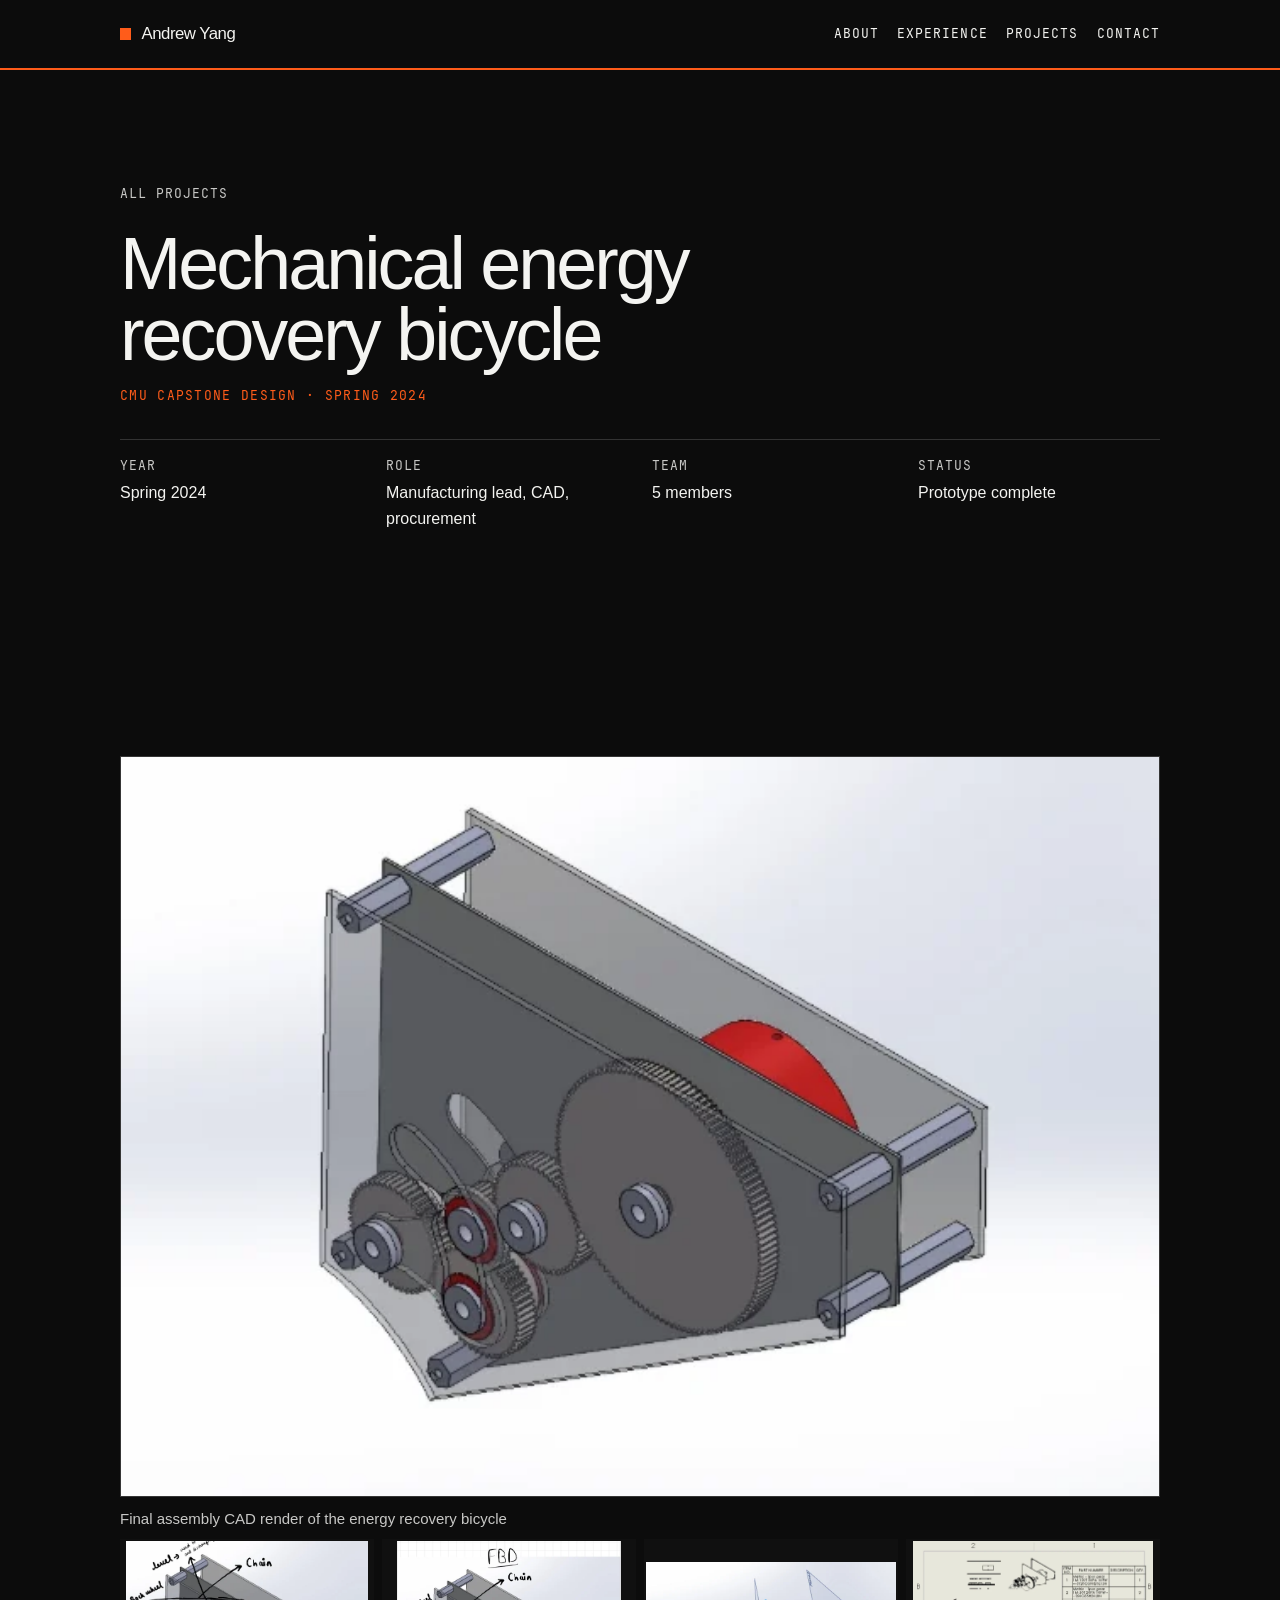
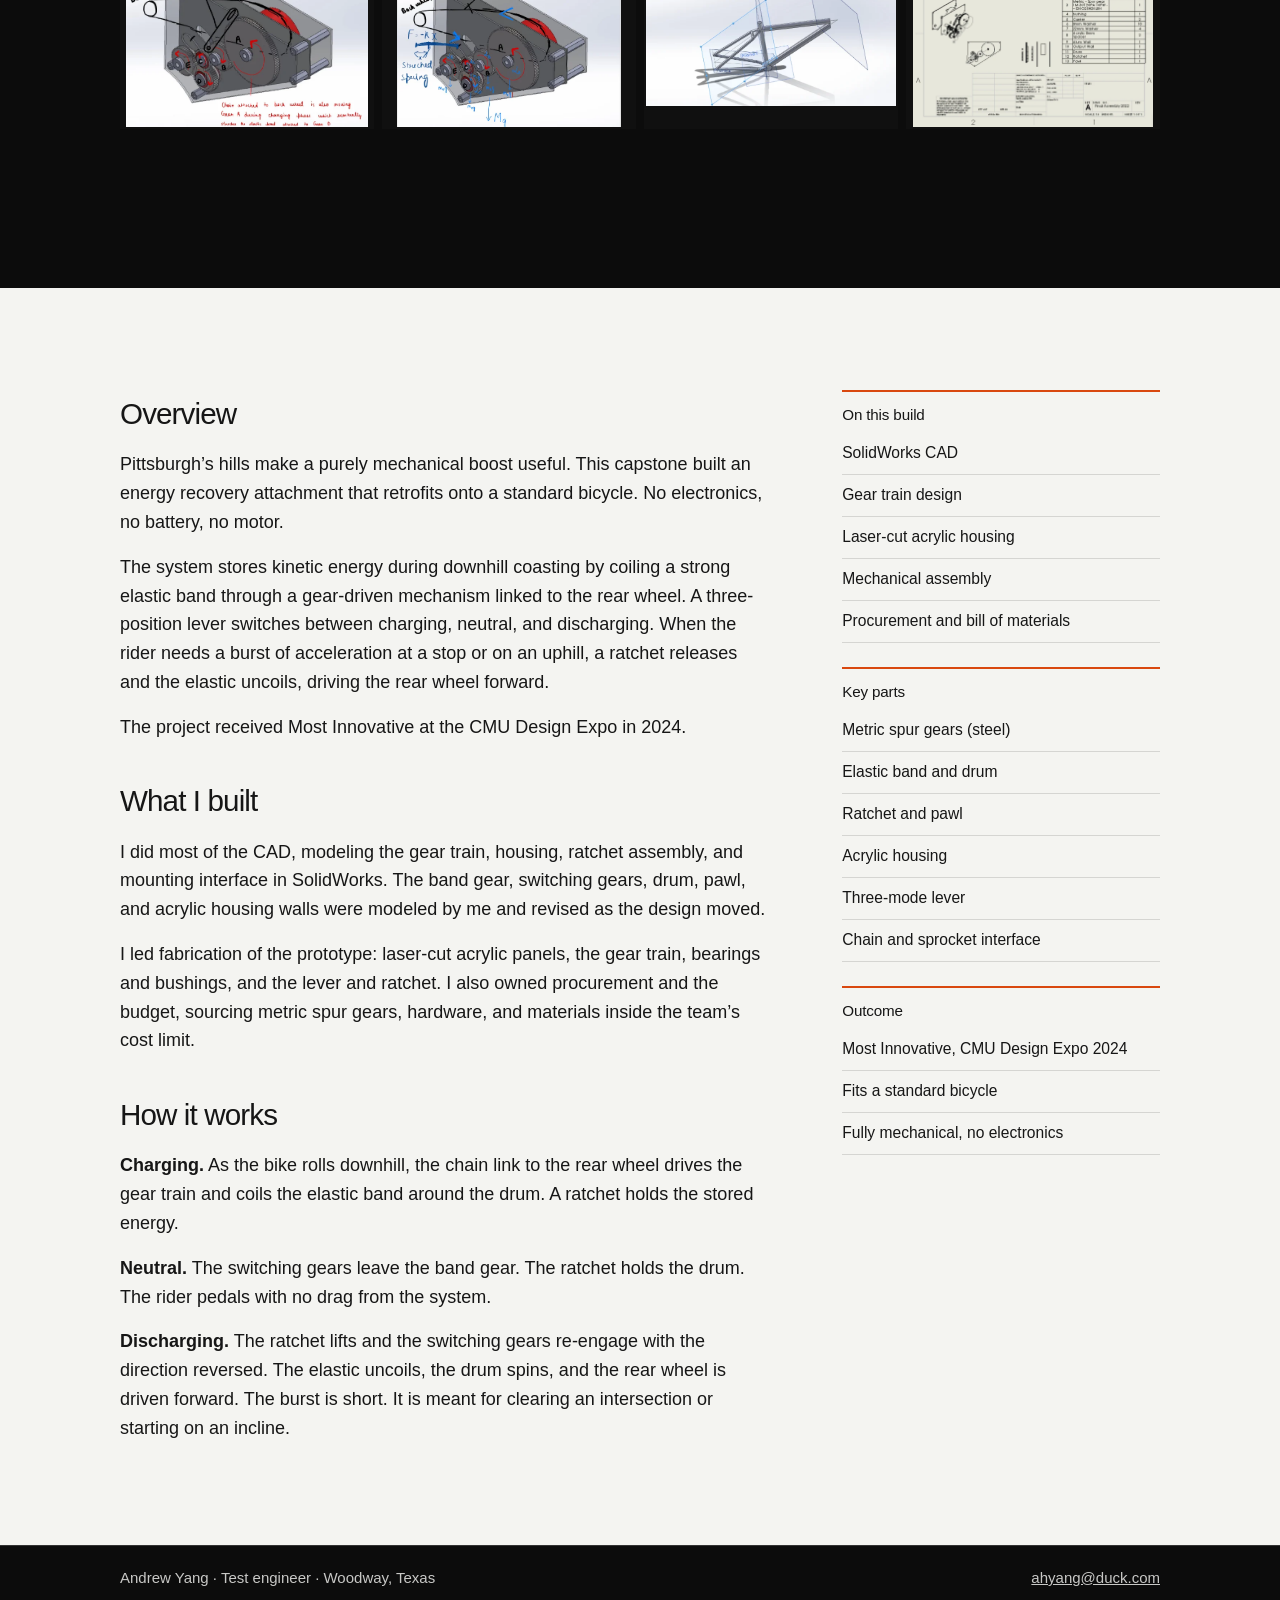
==== commit c03ce71b: "Remove the résumé download and rename the Wabtec role. Drop the PDF and every link to it so the phon" ====
--- a/project-1.html
+++ b/project-1.html
@@ -36,7 +36,6 @@
         <a href="index.html#experience">Experience</a>
         <a href="index.html#projects">Projects</a>
         <a href="index.html#contact">Contact</a>
-        <a class="nav-resume" href="resume/Andrew_Yang_Resume_2026.pdf" download>Résumé</a>
       </nav>
     </div>
   </header>
--- a/css/site.css
+++ b/css/site.css
@@ -175,16 +175,6 @@
 
 .site-nav a:hover { text-decoration: underline; text-underline-offset: 0.25em; }
 
-.site-nav a.nav-resume {
-  background: var(--accent);
-  color: var(--accent-ink);
-  border: 2px solid var(--accent);
-  padding: 0 0.85rem;
-  text-decoration: none;
-}
-
-.nav-resume:hover { text-decoration: none; }
-
 .wrap {
   width: min(var(--max), 100%);
   margin: 0 auto;
@@ -586,7 +576,7 @@
 .contact-list {
   list-style: none;
   display: grid;
-  grid-template-columns: repeat(3, minmax(0, 1fr));
+  grid-template-columns: repeat(2, minmax(0, 1fr));
   gap: 1rem;
   margin-top: 2rem;
 }
@@ -805,8 +795,6 @@
 
   .site-nav a { width: 100%; }
 
-  .nav-resume { justify-content: center; margin-top: 0.35rem; }
-
   .header-inner { flex-wrap: wrap; }
 }
 
@@ -826,8 +814,9 @@
   .magnetic { transition: none; }
 }
 
+/* Hidden only after JS adds .wait, and only until .in. No JS means the copy stays visible. */
 @media (prefers-reduced-motion: no-preference) {
-  .reveal.wait {
+  .reveal.wait:not(.in) {
     opacity: 0;
     transform: translateY(16px);
   }
@@ -841,6 +830,5 @@
 
 @media (forced-colors: active) {
   .btn-primary,
-  .nav-resume,
   .mark { border: 1px solid ButtonText; }
 }
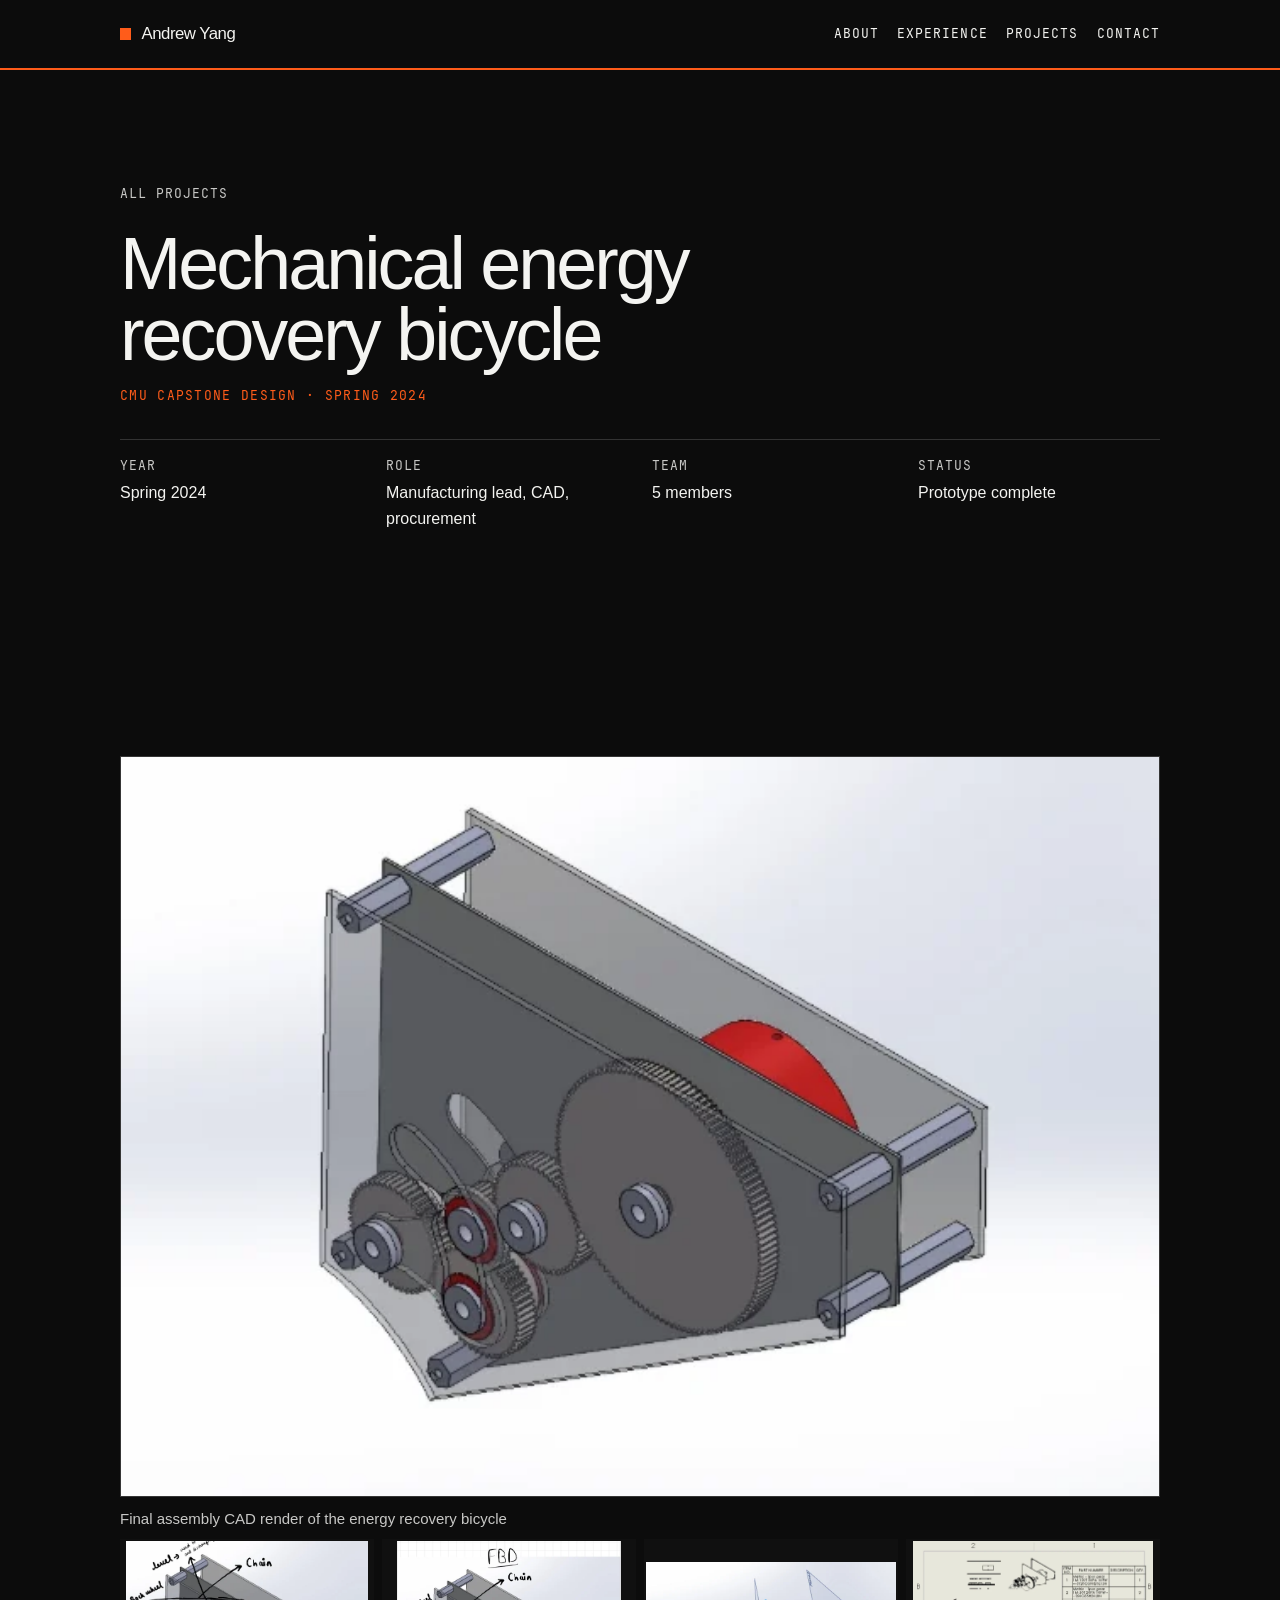
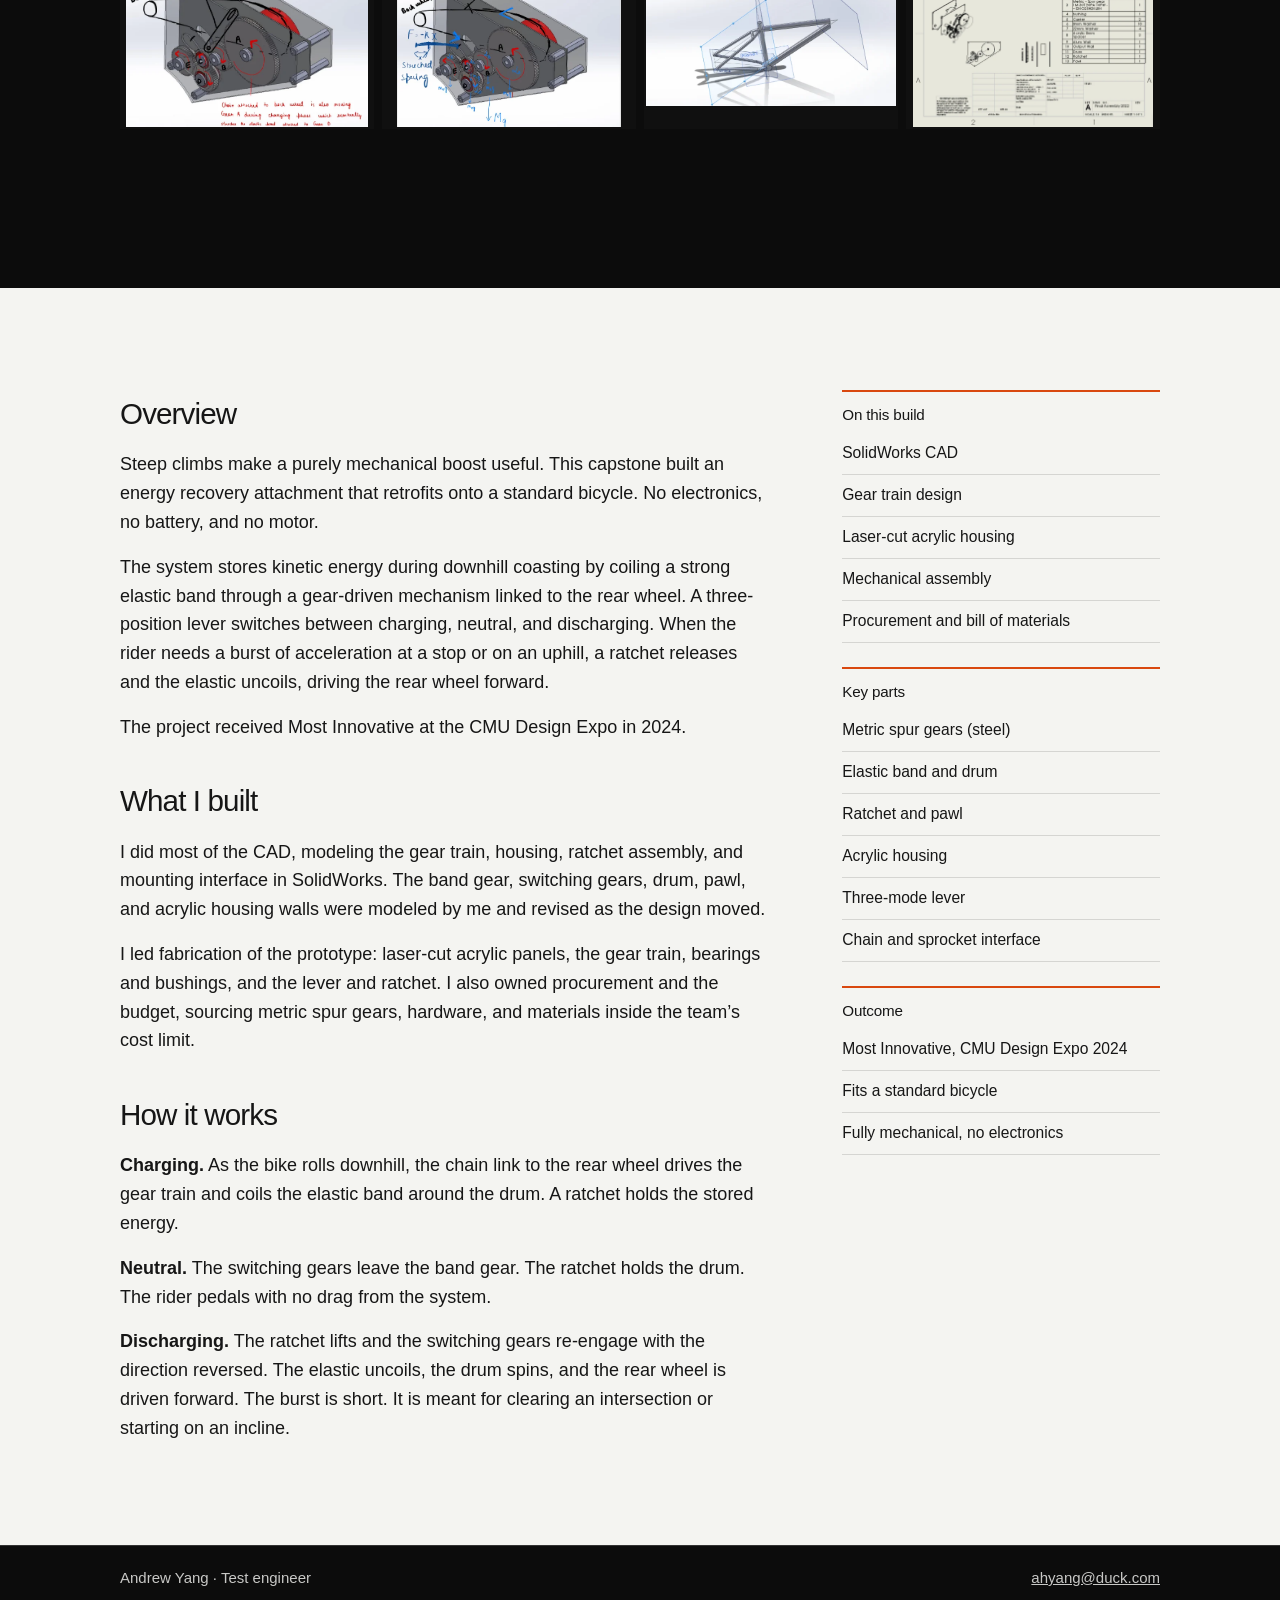
==== commit 2a0ba156: "Remove location details and add the torsional stiffness rig photo. City and state are gone from the " ====
--- a/project-1.html
+++ b/project-1.html
@@ -95,7 +95,7 @@
         <div>
           <div class="block prose">
             <h2>Overview</h2>
-            <p>Pittsburgh’s hills make a purely mechanical boost useful. This capstone built an energy recovery attachment that retrofits onto a standard bicycle. No electronics, no battery, no motor.</p>
+            <p>Steep climbs make a purely mechanical boost useful. This capstone built an energy recovery attachment that retrofits onto a standard bicycle. No electronics, no battery, and no motor.</p>
             <p>The system stores kinetic energy during downhill coasting by coiling a strong elastic band through a gear-driven mechanism linked to the rear wheel. A three-position lever switches between charging, neutral, and discharging. When the rider needs a burst of acceleration at a stop or on an uphill, a ratchet releases and the elastic uncoils, driving the rear wheel forward.</p>
             <p>The project received Most Innovative at the CMU Design Expo in 2024.</p>
           </div>
@@ -148,7 +148,7 @@
 
   <footer class="site-footer">
     <div class="footer-inner">
-      <p>Andrew Yang · Test engineer · Woodway, Texas</p>
+      <p>Andrew Yang · Test engineer</p>
       <p><a href="mailto:ahyang@duck.com">ahyang@duck.com</a></p>
     </div>
   </footer>
--- a/css/site.css
+++ b/css/site.css
@@ -433,16 +433,13 @@
 
 .job:last-child { border-bottom: 1px solid var(--line); }
 
-.when,
-.where {
+.when {
   font-family: var(--mono);
   font-size: 0.8125rem;
   letter-spacing: 0.06em;
   text-transform: uppercase;
   color: var(--muted);
 }
-
-.where { margin-top: 0.35rem; text-transform: none; letter-spacing: 0; font-size: 0.9375rem; }
 
 .job h3 {
   font-size: clamp(1.25rem, 2vw, 1.5rem);
@@ -467,6 +464,7 @@
 .summaries {
   grid-template-columns: 1fr 1fr 1fr;
   margin-top: 1rem;
+  align-items: start;
 }
 
 .card {
@@ -533,6 +531,24 @@
 }
 
 .card-static { padding: 1.2rem 1.25rem 1.35rem; }
+
+.card-shot { display: flex; flex-direction: column; }
+
+.card-media-photo {
+  margin: 0;
+  aspect-ratio: 3 / 4;
+  background: #141414;
+}
+
+.card-media-photo img { object-fit: cover; }
+
+.card .shot-caption {
+  margin-top: 0.35rem;
+  font-family: var(--mono);
+  font-size: 0.8125rem;
+  letter-spacing: 0.02em;
+  color: var(--ink-muted);
+}
 
 .card-static p + p { margin-top: 0.55rem; }
 
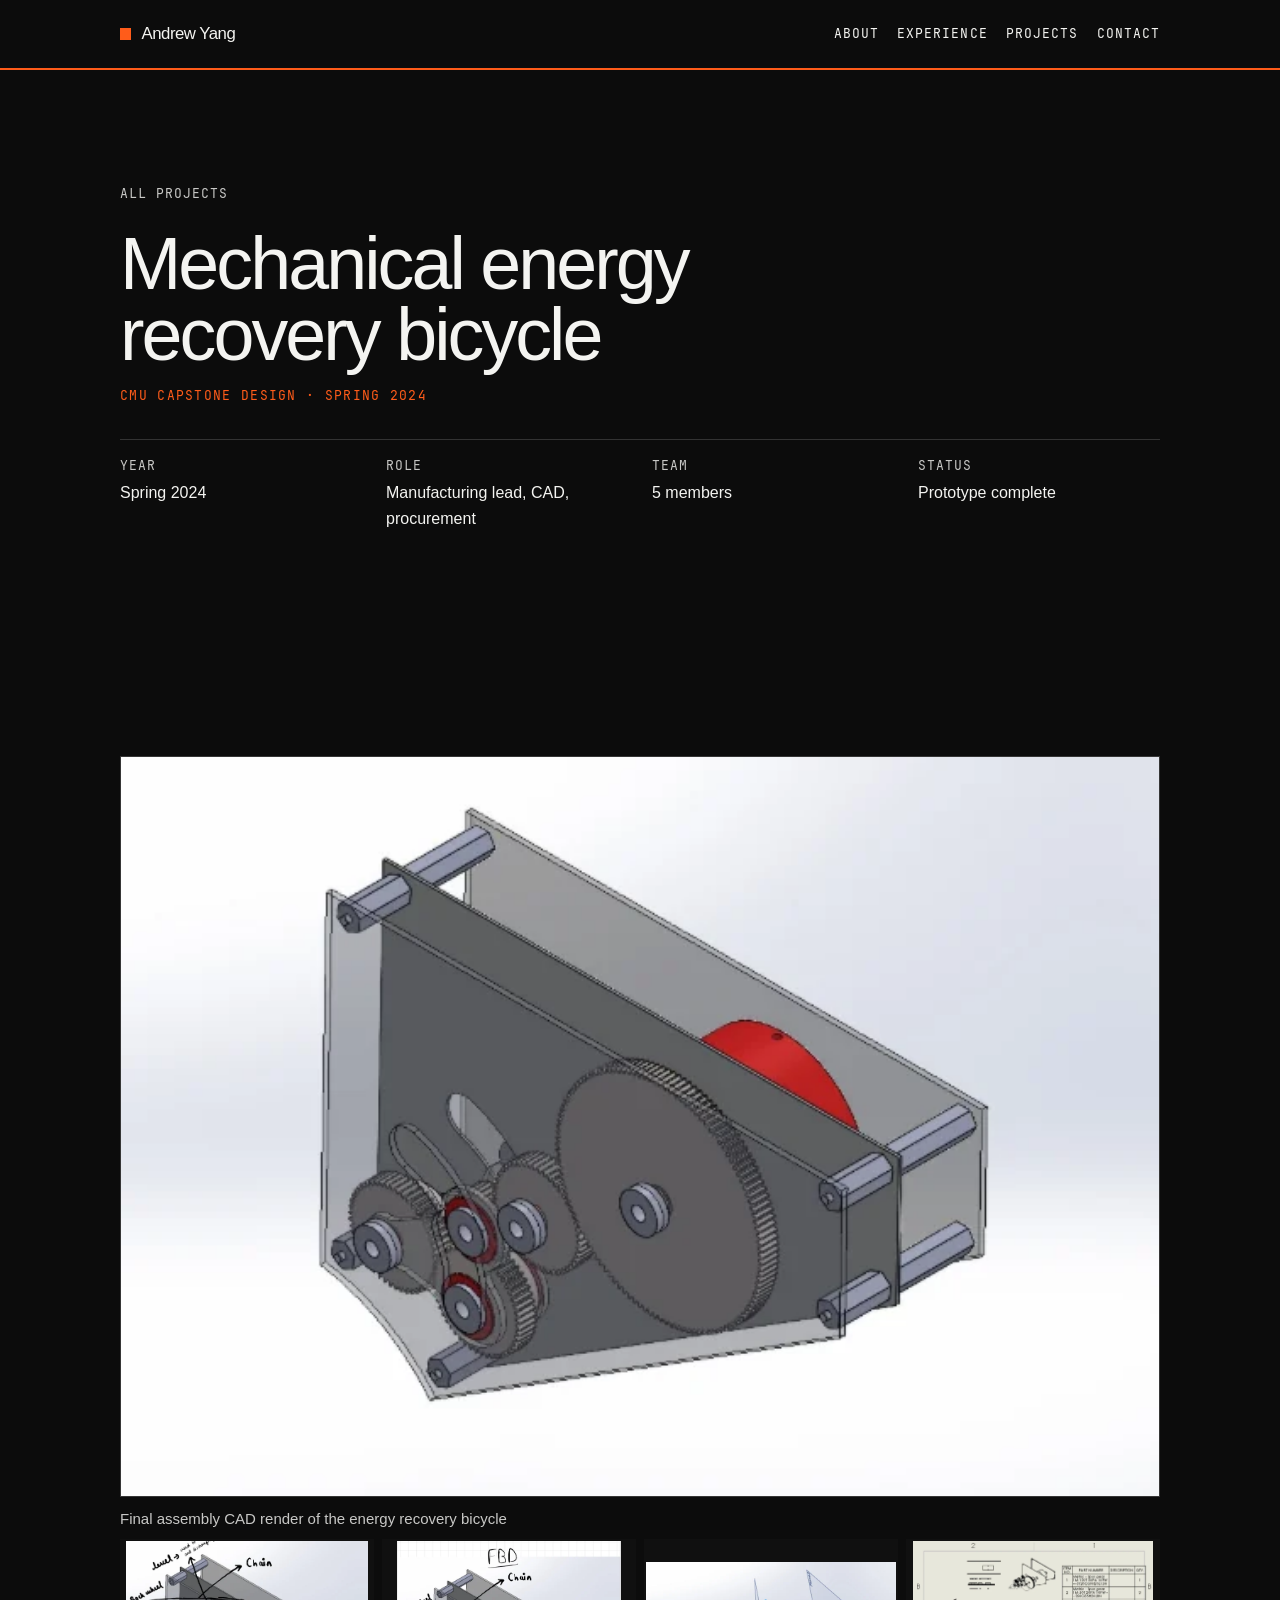
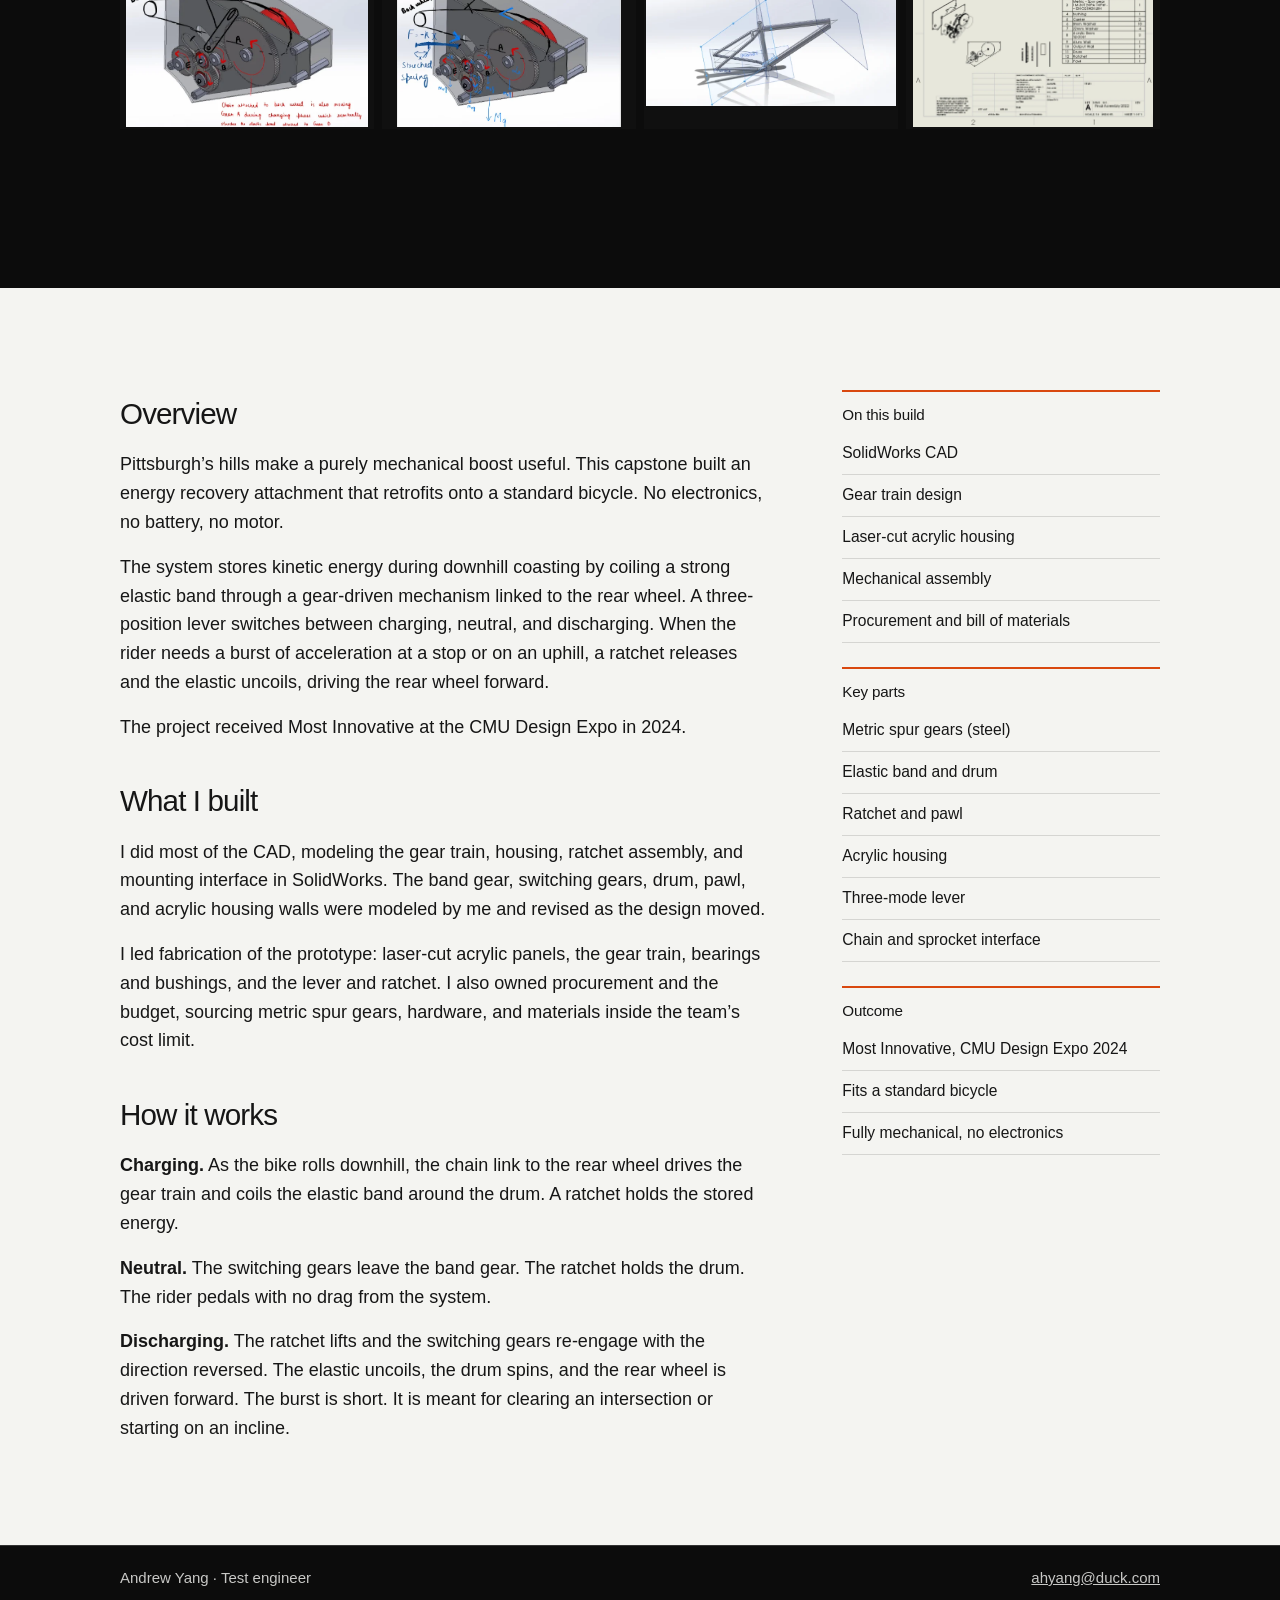
==== commit 877d1e70: "Restore locations on past roles and add the About comma. Pittsburgh and Erie stay on earlier jobs an" ====
--- a/project-1.html
+++ b/project-1.html
@@ -95,7 +95,7 @@
         <div>
           <div class="block prose">
             <h2>Overview</h2>
-            <p>Steep climbs make a purely mechanical boost useful. This capstone built an energy recovery attachment that retrofits onto a standard bicycle. No electronics, no battery, and no motor.</p>
+            <p>Pittsburgh’s hills make a purely mechanical boost useful. This capstone built an energy recovery attachment that retrofits onto a standard bicycle. No electronics, no battery, no motor.</p>
             <p>The system stores kinetic energy during downhill coasting by coiling a strong elastic band through a gear-driven mechanism linked to the rear wheel. A three-position lever switches between charging, neutral, and discharging. When the rider needs a burst of acceleration at a stop or on an uphill, a ratchet releases and the elastic uncoils, driving the rear wheel forward.</p>
             <p>The project received Most Innovative at the CMU Design Expo in 2024.</p>
           </div>
--- a/css/site.css
+++ b/css/site.css
@@ -433,13 +433,16 @@
 
 .job:last-child { border-bottom: 1px solid var(--line); }
 
-.when {
+.when,
+.where {
   font-family: var(--mono);
   font-size: 0.8125rem;
   letter-spacing: 0.06em;
   text-transform: uppercase;
   color: var(--muted);
 }
+
+.where { margin-top: 0.35rem; text-transform: none; letter-spacing: 0; font-size: 0.9375rem; }
 
 .job h3 {
   font-size: clamp(1.25rem, 2vw, 1.5rem);
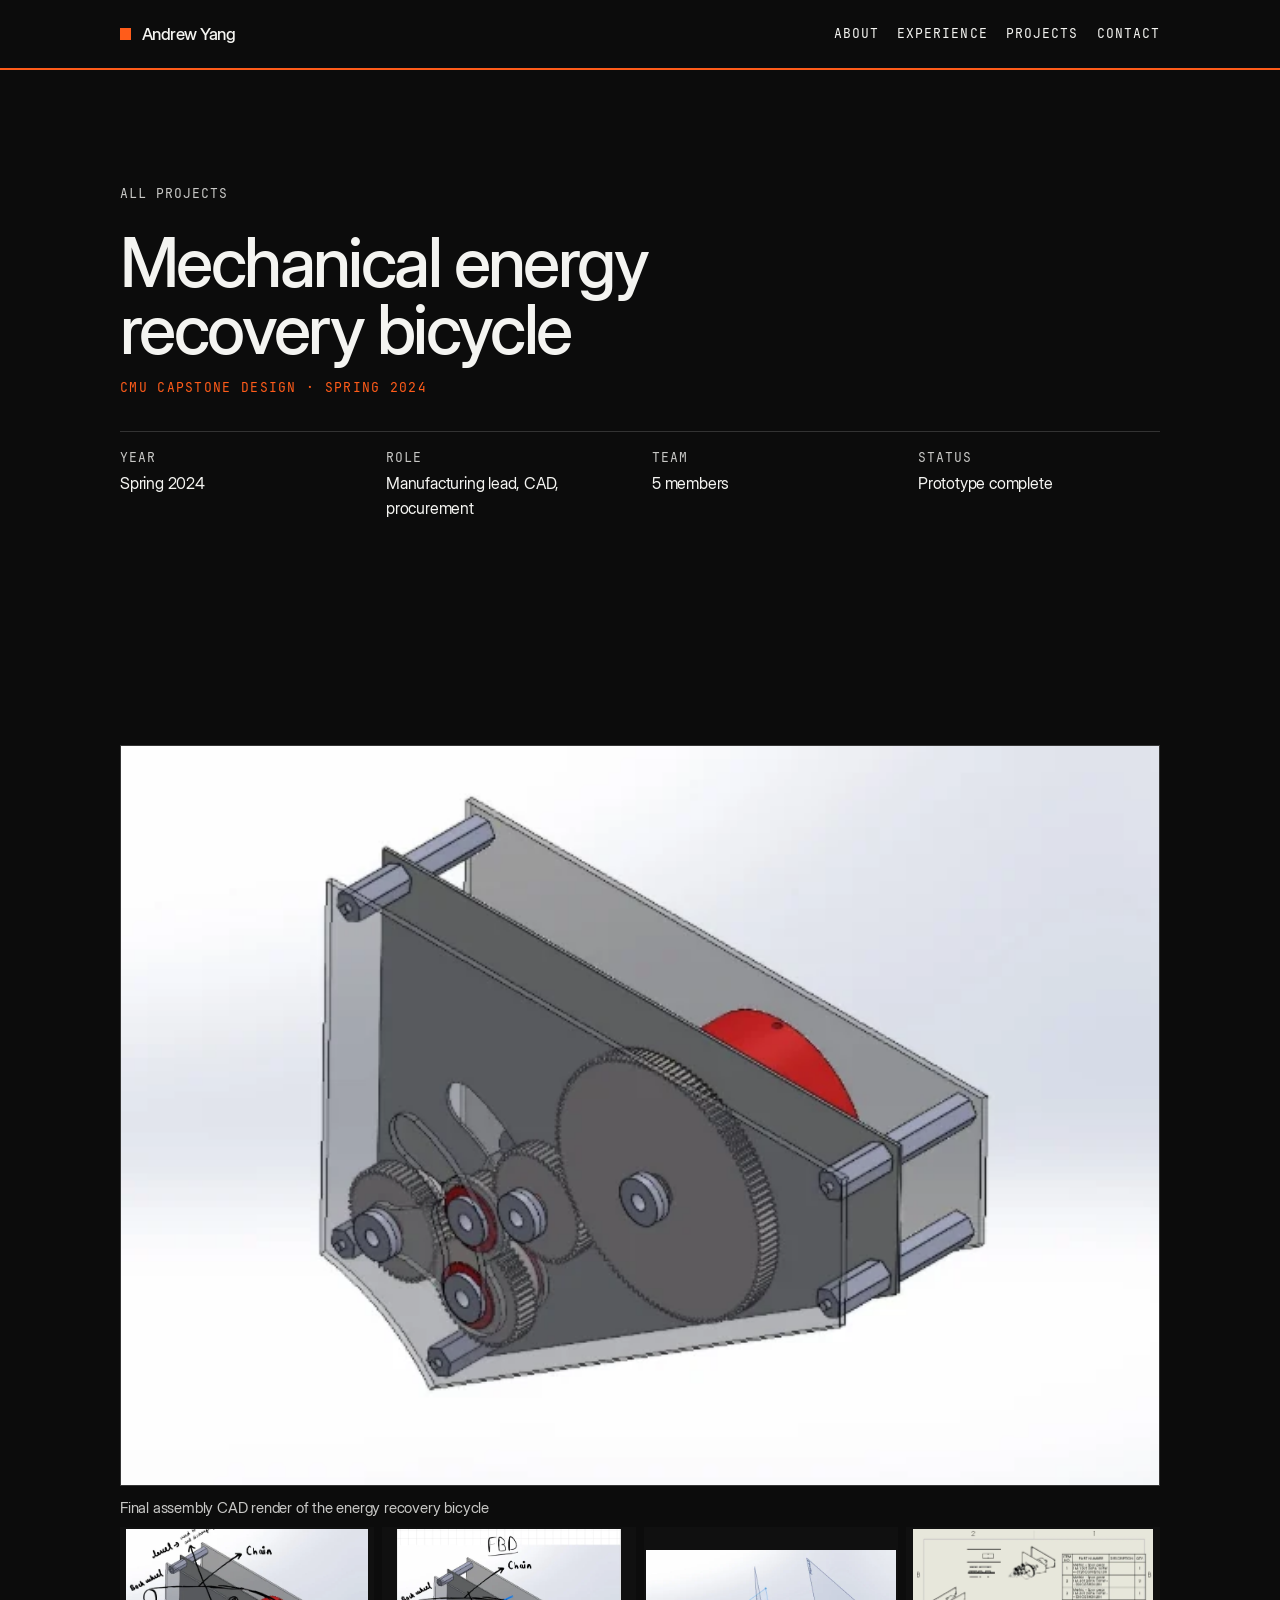
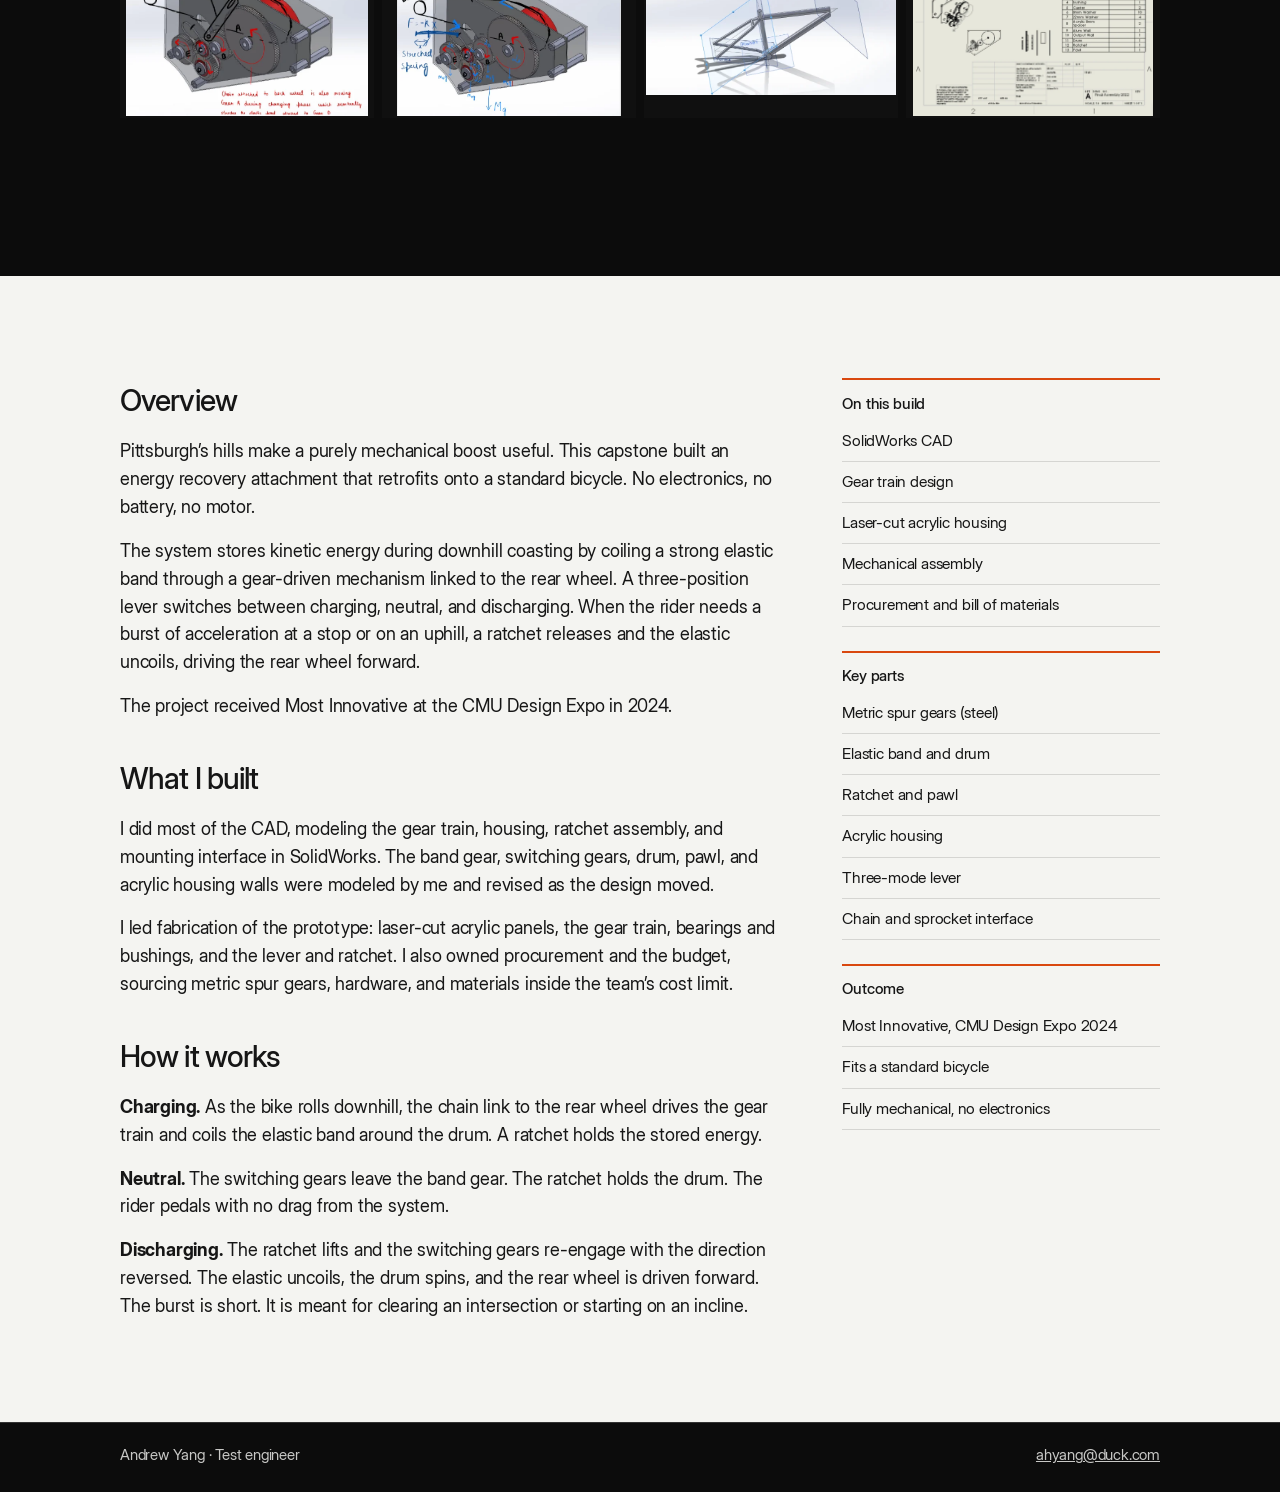
==== commit 29e2b3b7: "Switch the site to Inter Display and rewrite the About opener. Latin Inter Display 400, 500, and 700" ====
--- a/project-1.html
+++ b/project-1.html
@@ -20,7 +20,8 @@
   <link rel="icon" href="favicon.svg" type="image/svg+xml">
   <link rel="icon" href="favicon-32.png" sizes="32x32" type="image/png">
   <link rel="apple-touch-icon" href="apple-touch-icon.png">
-  <link rel="preload" href="fonts/space-grotesk.woff2" as="font" type="font/woff2" crossorigin>
+  <link rel="preload" href="fonts/inter-display-400.woff2" as="font" type="font/woff2" crossorigin>
+  <link rel="preload" href="fonts/inter-display-500.woff2" as="font" type="font/woff2" crossorigin>
   <link rel="preload" href="fonts/jetbrains-mono.woff2" as="font" type="font/woff2" crossorigin>
   <link rel="stylesheet" href="css/site.css">
   <script>document.documentElement.classList.add("js");</script>
--- a/css/site.css
+++ b/css/site.css
@@ -3,9 +3,25 @@
    On paper, orange is a rule or a button fill with dark ink, never small type. */
 
 @font-face {
-  font-family: "Space Grotesk";
-  src: url("../fonts/space-grotesk.woff2") format("woff2");
-  font-weight: 300 700;
+  font-family: "Inter Display";
+  src: url("../fonts/inter-display-400.woff2") format("woff2");
+  font-weight: 400;
+  font-style: normal;
+  font-display: swap;
+}
+
+@font-face {
+  font-family: "Inter Display";
+  src: url("../fonts/inter-display-500.woff2") format("woff2");
+  font-weight: 500;
+  font-style: normal;
+  font-display: swap;
+}
+
+@font-face {
+  font-family: "Inter Display";
+  src: url("../fonts/inter-display-700.woff2") format("woff2");
+  font-weight: 700;
   font-style: normal;
   font-display: swap;
 }
@@ -36,7 +52,7 @@
   --focus-paper: #c2410c;
   --max: 1120px;
   --gutter: clamp(1.25rem, 4vw, 2.5rem);
-  --sans: "Space Grotesk", "Avenir Next", "Segoe UI", sans-serif;
+  --sans: "Inter Display", "Helvetica Neue", Helvetica, Arial, sans-serif;
   --mono: "JetBrains Mono", ui-monospace, "SFMono-Regular", menlo, monospace;
   color-scheme: dark;
 }
@@ -54,8 +70,11 @@
   font-family: var(--sans);
   font-weight: 400;
   font-size: 1.0625rem;
-  line-height: 1.6;
+  line-height: 1.55;
+  letter-spacing: -0.011em;
+  font-synthesis: none;
   text-rendering: optimizeLegibility;
+  -webkit-font-smoothing: antialiased;
 }
 
 img { max-width: 100%; height: auto; display: block; }
@@ -193,8 +212,8 @@
 .sec-title {
   font-size: clamp(2.1rem, 4vw, 3.35rem);
   font-weight: 500;
-  letter-spacing: -0.035em;
-  line-height: 1;
+  letter-spacing: -0.034em;
+  line-height: 1.02;
   margin-bottom: clamp(1.75rem, 4vw, 2.75rem);
 }
 
@@ -288,10 +307,10 @@
 }
 
 .hero h1 {
-  font-size: clamp(3.5rem, 8.2vw, 7.15rem);
-  font-weight: 500;
-  letter-spacing: -0.048em;
-  line-height: 0.88;
+  font-size: clamp(3.4rem, 7.6vw, 6.5rem);
+  font-weight: 500;
+  letter-spacing: -0.042em;
+  line-height: 0.92;
 }
 
 .role {
@@ -660,11 +679,11 @@
 
 .proj-hero h1 {
   margin-top: 0.8rem;
-  font-size: clamp(2.6rem, 6vw, 4.6rem);
-  font-weight: 500;
-  letter-spacing: -0.04em;
-  line-height: 0.96;
-  max-width: 16ch;
+  font-size: clamp(2.45rem, 5.4vw, 4.25rem);
+  font-weight: 500;
+  letter-spacing: -0.038em;
+  line-height: 0.98;
+  max-width: 14ch;
 }
 
 .proj-kicker {
